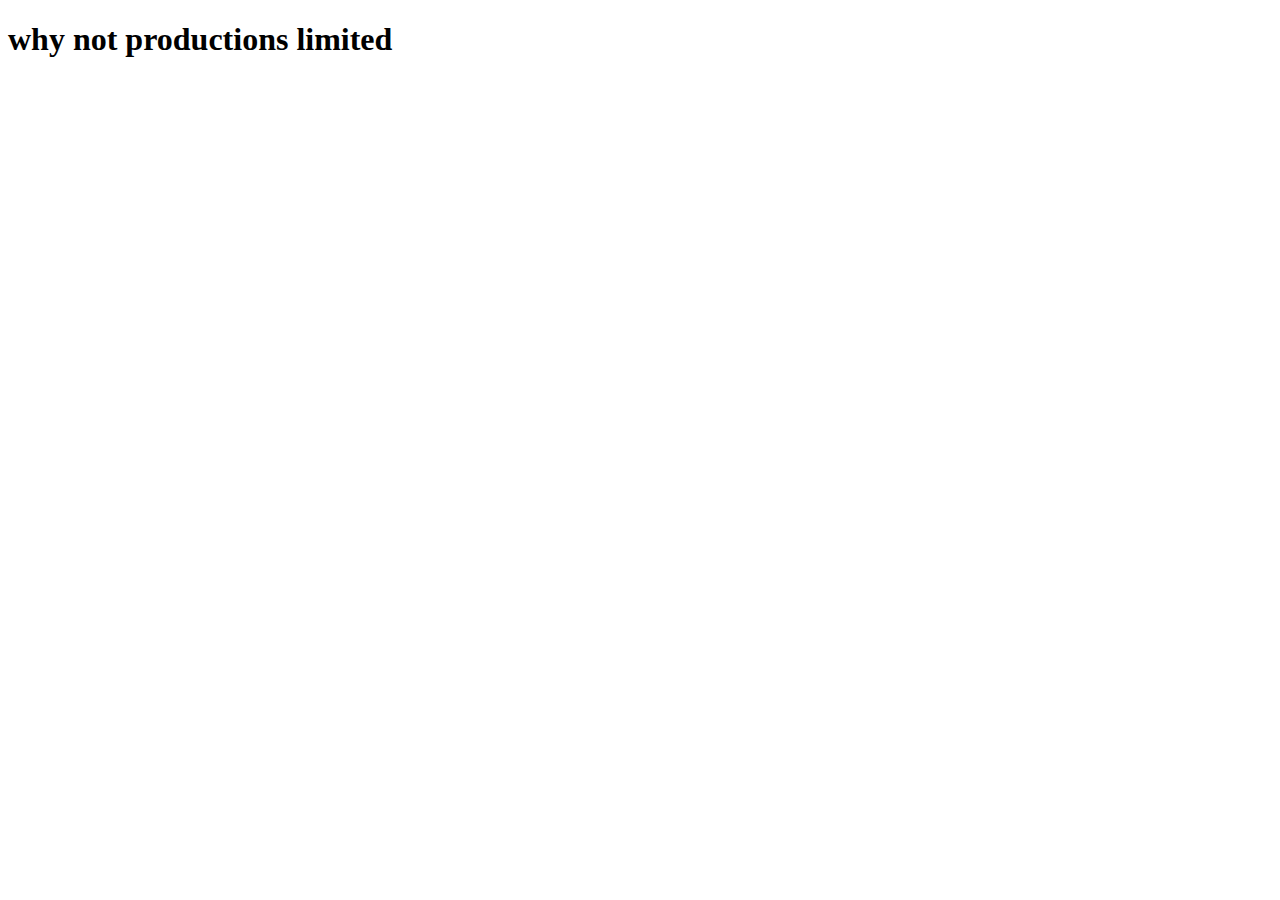
==== index.html @ 5cec6db2 "index -1" ====
<!DOCTYPE html>
<html lang="en">
  <head>
    <meta http-equiv="Content-Type" content="text/html; charset=utf-8"/>
    <meta name="google-site-verification" content="KJtjH38U-7q4CjX0s1KAz7D_HXr3tuydrcYXARb4IiM" />
    </head>
    <body>
    <h1>why not productions limited</h1>
    </body>
    </html>
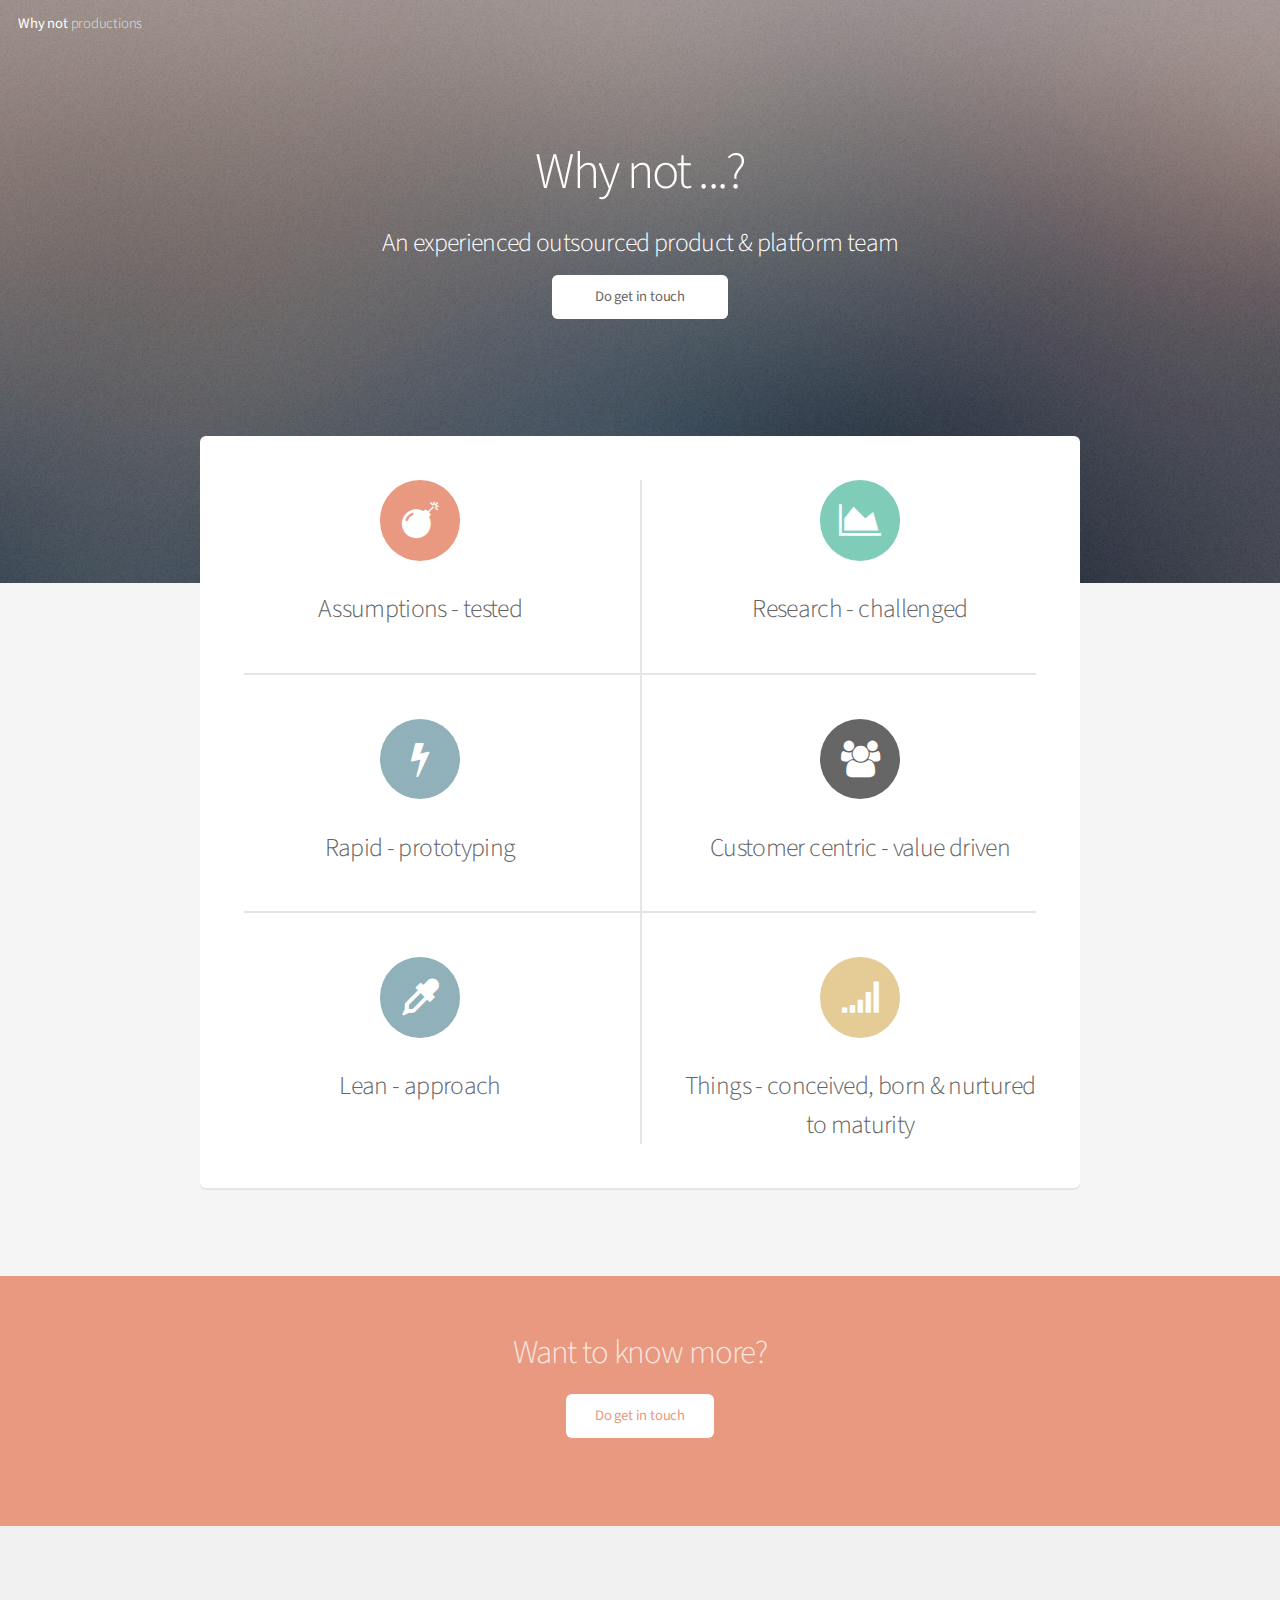
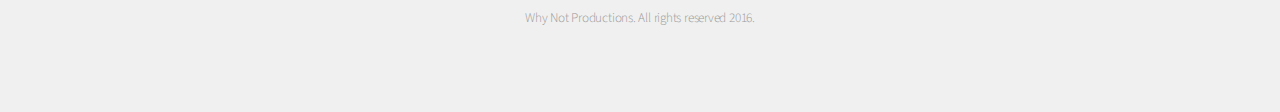
==== commit e05f83ee: "New site" ====
--- a/index.html
+++ b/index.html
@@ -1,10 +1,185 @@
-<!DOCTYPE html>
-<html lang="en">
-  <head>
-    <meta http-equiv="Content-Type" content="text/html; charset=utf-8"/>
-    <meta name="google-site-verification" content="KJtjH38U-7q4CjX0s1KAz7D_HXr3tuydrcYXARb4IiM" />
-    </head>
-    <body>
-    <h1>why not productions limited</h1>
-    </body>
-    </html>
+<!DOCTYPE HTML>
+<!--
+	Alpha by HTML5 UP
+	html5up.net | @ajlkn
+	Free for personal and commercial use under the CCA 3.0 license (html5up.net/license)
+-->
+<html>
+	<head>
+		<title>why not productions limited</title>
+		<meta charset="utf-8" />
+		<meta name="viewport" content="width=device-width, initial-scale=1" />
+		<!--[if lte IE 8]><script src="assets/js/ie/html5shiv.js"></script><![endif]-->
+		<link rel="stylesheet" href="assets/css/main.css" />
+		<!--[if lte IE 8]><link rel="stylesheet" href="assets/css/ie8.css" /><![endif]-->
+	</head>
+	<body class="landing">
+
+		<div id="page-wrapper">
+
+			<!-- Header -->
+				<header id="header" class="alt">
+					<h1><a href="index.html">Why not</a> productions</h1>
+				<!--	<nav id="nav">
+						<ul>
+							<li><a href="index.html">Home</a></li>
+							<li>
+								<a href="#" class="icon fa-angle-down">Layouts</a>
+								<ul>
+									<li><a href="generic.html">Generic</a></li>
+									<li><a href="contact.html">Contact</a></li>
+									<li><a href="elements.html">Elements</a></li>
+									<li>
+										<a href="#">Submenu</a>
+										<ul>
+											<li><a href="#">Option One</a></li>
+											<li><a href="#">Option Two</a></li>
+											<li><a href="#">Option Three</a></li>
+											<li><a href="#">Option Four</a></li>
+										</ul>
+									</li>
+								</ul>
+							</li>
+							<li><a href="#" class="button">Sign Up</a></li>
+						</ul>
+					</nav> -->
+				</header>
+
+			<!-- Banner -->
+				<section id="banner">
+					<h2>Why not ...?</h2>
+					<h3>An experienced outsourced product &amp; platform team</h3>
+					<ul class="actions">
+						<li><a href="contact.html" class="button special">Do get in touch</a></li>
+					<!--	<li><a href="#" class="button">Find out more</a></li> -->
+					</ul>
+				</section>
+
+			<!-- Main -->
+				<section id="main" class="container">
+
+			<!-- 			<section class="box special">
+						<header class="major">
+							<h2>out sourced product, platform and
+							<br />
+						 service management and a few other bits n bobs to boot</h2>
+
+						</header>
+						<span class="image featured"><img src="images/pic01.jpg" alt="" /></span>
+					</section>
+-->
+					<section class="box special features">
+						<div class="features-row">
+							<section>
+								<span class="icon major fa-bomb accent2"></span>
+								<h3>Assumptions - tested</h3>
+							</section>
+							<section>
+								<span class="icon major fa-area-chart accent3"></span>
+								<h3>Research - challenged</h3>
+							</section>
+						</div>
+						<div class="features-row">
+							<section>
+								<span class="icon major fa-flash accent4"></span>
+								<h3>Rapid - prototyping</h3>
+							</section>
+							<section>
+								<span class="icon major fa-users accent1"></span>
+								<h3>Customer centric  - value driven </h3>
+							</section>
+						</div>
+						<div class="features-row">
+							<section>
+								<span class="icon major fa-eyedropper accent4"></span>
+								<h3>Lean -  approach</h3>
+							</section>
+							<section>
+								<span class="icon major fa-signal accent5"></span>
+								<h3>Things - conceived, born &amp; nurtured to maturity</h3>
+							</section>
+						</div>
+
+					</section>
+
+					<div class="row">
+		<!--				<div class="6u 12u(narrower)">
+
+							<section class="box special">
+								<span class="image featured"><img src="images/pic02.jpg" alt="" /></span>
+								<h3>Sed lorem adipiscing</h3>
+								<p>Integer volutpat ante et accumsan commophasellus sed aliquam feugiat lorem aliquet ut enim rutrum phasellus iaculis accumsan dolore magna aliquam veroeros.</p>
+								<ul class="actions">
+									<li><a href="#" class="button alt">Learn More</a></li>
+								</ul>
+							</section>
+
+						</div>
+						<div class="6u 12u(narrower)">
+
+							<section class="box special">
+								<span class="image featured"><img src="images/pic03.jpg" alt="" /></span>
+								<h3>Accumsan integer</h3>
+								<p>Integer volutpat ante et accumsan commophasellus sed aliquam feugiat lorem aliquet ut enim rutrum phasellus iaculis accumsan dolore magna aliquam veroeros.</p>
+								<ul class="actions">
+									<li><a href="#" class="button alt">Learn More</a></li>
+								</ul>
+							</section>
+
+
+
+						</div>,k;
+
+					</div> -->
+
+				</section>
+
+			<!-- CTA -->
+				<section id="cta">
+
+					<h2>Want to know more?</h2>
+
+					<ul class="actions">
+						<li><a href="contact.html" class="button">Do get in touch</a></li>
+					<!--	<li><a href="#" class="button">Find out more</a></li> -->
+					</ul>
+
+				</section>
+
+			<!-- Footer -->
+				<footer id="footer">
+		<!--			<ul class="icons">
+						<li><a href="#" class="icon fa-twitter"><span class="label">Twitter</span></a></li>
+						<li><a href="#" class="icon fa-facebook"><span class="label">Facebook</span></a></li>
+						<li><a href="#" class="icon fa-instagram"><span class="label">Instagram</span></a></li>
+						<li><a href="#" class="icon fa-github"><span class="label">Github</span></a></li>
+						<li><a href="#" class="icon fa-dribbble"><span class="label">Dribbble</span></a></li>
+						<li><a href="#" class="icon fa-google-plus"><span class="label">Google+</span></a></li>
+					</ul> -->
+					<ul class="copyright">
+						<li>Why Not Productions. All rights reserved 2016.</li>
+					</ul>
+				</footer>
+
+		</div>
+
+		<!-- Scripts -->
+			<script src="assets/js/jquery.min.js"></script>
+			<script src="assets/js/jquery.dropotron.min.js"></script>
+			<script src="assets/js/jquery.scrollgress.min.js"></script>
+			<script src="assets/js/skel.min.js"></script>
+			<script src="assets/js/util.js"></script>
+			<!--[if lte IE 8]><script src="assets/js/ie/respond.min.js"></script><![endif]-->
+			<script src="assets/js/main.js"></script>
+			<script>
+			  (function(i,s,o,g,r,a,m){i['GoogleAnalyticsObject']=r;i[r]=i[r]||function(){
+			  (i[r].q=i[r].q||[]).push(arguments)},i[r].l=1*new Date();a=s.createElement(o),
+			  m=s.getElementsByTagName(o)[0];a.async=1;a.src=g;m.parentNode.insertBefore(a,m)
+			  })(window,document,'script','https://www.google-analytics.com/analytics.js','ga');
+
+			  ga('create', 'UA-88369406-1', 'auto');
+			  ga('send', 'pageview');
+
+			</script>
+	</body>
+</html>
--- a/assets/css/main.css
+++ b/assets/css/main.css
@@ -0,0 +1,3761 @@
+@import url("font-awesome.min.css");
+@import url("https://fonts.googleapis.com/css?family=Source+Sans+Pro:300,400,300italic,400italic");
+
+/*
+	Alpha by HTML5 UP
+	html5up.net | @ajlkn
+	Free for personal and commercial use under the CCA 3.0 license (html5up.net/license)
+*/
+
+/* Reset */
+
+	html, body, div, span, applet, object, iframe, h1, h2, h3, h4, h5, h6, p, blockquote, pre, a, abbr, acronym, address, big, cite, code, del, dfn, em, img, ins, kbd, q, s, samp, small, strike, strong, sub, sup, tt, var, b, u, i, center, dl, dt, dd, ol, ul, li, fieldset, form, label, legend, table, caption, tbody, tfoot, thead, tr, th, td, article, aside, canvas, details, embed, figure, figcaption, footer, header, hgroup, menu, nav, output, ruby, section, summary, time, mark, audio, video {
+		margin: 0;
+		padding: 0;
+		border: 0;
+		font-size: 100%;
+		font: inherit;
+		vertical-align: baseline;
+	}
+
+	article, aside, details, figcaption, figure, footer, header, hgroup, menu, nav, section {
+		display: block;
+	}
+
+	body {
+		line-height: 1;
+	}
+
+	ol, ul {
+		list-style: none;
+	}
+
+	blockquote, q {
+		quotes: none;
+	}
+
+	blockquote:before, blockquote:after, q:before, q:after {
+		content: '';
+		content: none;
+	}
+
+	table {
+		border-collapse: collapse;
+		border-spacing: 0;
+	}
+
+	body {
+		-webkit-text-size-adjust: none;
+	}
+
+/* Box Model */
+
+	*, *:before, *:after {
+		-moz-box-sizing: border-box;
+		-webkit-box-sizing: border-box;
+		box-sizing: border-box;
+	}
+
+/* Containers */
+
+	.container {
+		margin-left: auto;
+		margin-right: auto;
+	}
+
+	.container.\31 25\25 {
+		width: 100%;
+		max-width: 75em;
+		min-width: 60em;
+	}
+
+	.container.\37 5\25 {
+		width: 45em;
+	}
+
+	.container.\35 0\25 {
+		width: 30em;
+	}
+
+	.container.\32 5\25 {
+		width: 15em;
+	}
+
+	.container {
+		width: 60em;
+	}
+
+	@media screen and (max-width: 1680px) {
+
+		.container.\31 25\25 {
+			width: 100%;
+			max-width: 75em;
+			min-width: 60em;
+		}
+
+		.container.\37 5\25 {
+			width: 45em;
+		}
+
+		.container.\35 0\25 {
+			width: 30em;
+		}
+
+		.container.\32 5\25 {
+			width: 15em;
+		}
+
+		.container {
+			width: 60em;
+		}
+
+	}
+
+	@media screen and (max-width: 1280px) {
+
+		.container.\31 25\25 {
+			width: 100%;
+			max-width: 75em;
+			min-width: 60em;
+		}
+
+		.container.\37 5\25 {
+			width: 45em;
+		}
+
+		.container.\35 0\25 {
+			width: 30em;
+		}
+
+		.container.\32 5\25 {
+			width: 15em;
+		}
+
+		.container {
+			width: 60em;
+		}
+
+	}
+
+	@media screen and (max-width: 980px) {
+
+		.container.\31 25\25 {
+			width: 100%;
+			max-width: 112.5%;
+			min-width: 90%;
+		}
+
+		.container.\37 5\25 {
+			width: 67.5%;
+		}
+
+		.container.\35 0\25 {
+			width: 45%;
+		}
+
+		.container.\32 5\25 {
+			width: 22.5%;
+		}
+
+		.container {
+			width: 90%;
+		}
+
+	}
+
+	@media screen and (max-width: 840px) {
+
+		.container.\31 25\25 {
+			width: 100%;
+			max-width: 112.5%;
+			min-width: 90%;
+		}
+
+		.container.\37 5\25 {
+			width: 67.5%;
+		}
+
+		.container.\35 0\25 {
+			width: 45%;
+		}
+
+		.container.\32 5\25 {
+			width: 22.5%;
+		}
+
+		.container {
+			width: 90% !important;
+		}
+
+	}
+
+	@media screen and (max-width: 736px) {
+
+		.container.\31 25\25 {
+			width: 100%;
+			max-width: 125%;
+			min-width: 100%;
+		}
+
+		.container.\37 5\25 {
+			width: 75%;
+		}
+
+		.container.\35 0\25 {
+			width: 50%;
+		}
+
+		.container.\32 5\25 {
+			width: 25%;
+		}
+
+		.container {
+			width: 100% !important;
+		}
+
+	}
+
+	@media screen and (max-width: 480px) {
+
+		.container.\31 25\25 {
+			width: 100%;
+			max-width: 125%;
+			min-width: 100%;
+		}
+
+		.container.\37 5\25 {
+			width: 75%;
+		}
+
+		.container.\35 0\25 {
+			width: 50%;
+		}
+
+		.container.\32 5\25 {
+			width: 25%;
+		}
+
+		.container {
+			width: 100% !important;
+		}
+
+	}
+
+/* Grid */
+
+	.row {
+		border-bottom: solid 1px transparent;
+		-moz-box-sizing: border-box;
+		-webkit-box-sizing: border-box;
+		box-sizing: border-box;
+	}
+
+	.row > * {
+		float: left;
+		-moz-box-sizing: border-box;
+		-webkit-box-sizing: border-box;
+		box-sizing: border-box;
+	}
+
+	.row:after, .row:before {
+		content: '';
+		display: block;
+		clear: both;
+		height: 0;
+	}
+
+	.row.uniform > * > :first-child {
+		margin-top: 0;
+	}
+
+	.row.uniform > * > :last-child {
+		margin-bottom: 0;
+	}
+
+	.row.\30 \25 > * {
+		padding: 0 0 0 0em;
+	}
+
+	.row.\30 \25 {
+		margin: 0 0 -1px 0em;
+	}
+
+	.row.uniform.\30 \25 > * {
+		padding: 0em 0 0 0em;
+	}
+
+	.row.uniform.\30 \25 {
+		margin: 0em 0 -1px 0em;
+	}
+
+	.row > * {
+		padding: 0 0 0 2em;
+	}
+
+	.row {
+		margin: 0 0 -1px -2em;
+	}
+
+	.row.uniform > * {
+		padding: 2em 0 0 2em;
+	}
+
+	.row.uniform {
+		margin: -2em 0 -1px -2em;
+	}
+
+	.row.\32 00\25 > * {
+		padding: 0 0 0 4em;
+	}
+
+	.row.\32 00\25 {
+		margin: 0 0 -1px -4em;
+	}
+
+	.row.uniform.\32 00\25 > * {
+		padding: 4em 0 0 4em;
+	}
+
+	.row.uniform.\32 00\25 {
+		margin: -4em 0 -1px -4em;
+	}
+
+	.row.\31 50\25 > * {
+		padding: 0 0 0 3em;
+	}
+
+	.row.\31 50\25 {
+		margin: 0 0 -1px -3em;
+	}
+
+	.row.uniform.\31 50\25 > * {
+		padding: 3em 0 0 3em;
+	}
+
+	.row.uniform.\31 50\25 {
+		margin: -3em 0 -1px -3em;
+	}
+
+	.row.\35 0\25 > * {
+		padding: 0 0 0 1em;
+	}
+
+	.row.\35 0\25 {
+		margin: 0 0 -1px -1em;
+	}
+
+	.row.uniform.\35 0\25 > * {
+		padding: 1em 0 0 1em;
+	}
+
+	.row.uniform.\35 0\25 {
+		margin: -1em 0 -1px -1em;
+	}
+
+	.row.\32 5\25 > * {
+		padding: 0 0 0 0.5em;
+	}
+
+	.row.\32 5\25 {
+		margin: 0 0 -1px -0.5em;
+	}
+
+	.row.uniform.\32 5\25 > * {
+		padding: 0.5em 0 0 0.5em;
+	}
+
+	.row.uniform.\32 5\25 {
+		margin: -0.5em 0 -1px -0.5em;
+	}
+
+	.\31 2u, .\31 2u\24 {
+		width: 100%;
+		clear: none;
+		margin-left: 0;
+	}
+
+	.\31 1u, .\31 1u\24 {
+		width: 91.6666666667%;
+		clear: none;
+		margin-left: 0;
+	}
+
+	.\31 0u, .\31 0u\24 {
+		width: 83.3333333333%;
+		clear: none;
+		margin-left: 0;
+	}
+
+	.\39 u, .\39 u\24 {
+		width: 75%;
+		clear: none;
+		margin-left: 0;
+	}
+
+	.\38 u, .\38 u\24 {
+		width: 66.6666666667%;
+		clear: none;
+		margin-left: 0;
+	}
+
+	.\37 u, .\37 u\24 {
+		width: 58.3333333333%;
+		clear: none;
+		margin-left: 0;
+	}
+
+	.\36 u, .\36 u\24 {
+		width: 50%;
+		clear: none;
+		margin-left: 0;
+	}
+
+	.\35 u, .\35 u\24 {
+		width: 41.6666666667%;
+		clear: none;
+		margin-left: 0;
+	}
+
+	.\34 u, .\34 u\24 {
+		width: 33.3333333333%;
+		clear: none;
+		margin-left: 0;
+	}
+
+	.\33 u, .\33 u\24 {
+		width: 25%;
+		clear: none;
+		margin-left: 0;
+	}
+
+	.\32 u, .\32 u\24 {
+		width: 16.6666666667%;
+		clear: none;
+		margin-left: 0;
+	}
+
+	.\31 u, .\31 u\24 {
+		width: 8.3333333333%;
+		clear: none;
+		margin-left: 0;
+	}
+
+	.\31 2u\24 + *,
+	.\31 1u\24 + *,
+	.\31 0u\24 + *,
+	.\39 u\24 + *,
+	.\38 u\24 + *,
+	.\37 u\24 + *,
+	.\36 u\24 + *,
+	.\35 u\24 + *,
+	.\34 u\24 + *,
+	.\33 u\24 + *,
+	.\32 u\24 + *,
+	.\31 u\24 + * {
+		clear: left;
+	}
+
+	.\-11u {
+		margin-left: 91.66667%;
+	}
+
+	.\-10u {
+		margin-left: 83.33333%;
+	}
+
+	.\-9u {
+		margin-left: 75%;
+	}
+
+	.\-8u {
+		margin-left: 66.66667%;
+	}
+
+	.\-7u {
+		margin-left: 58.33333%;
+	}
+
+	.\-6u {
+		margin-left: 50%;
+	}
+
+	.\-5u {
+		margin-left: 41.66667%;
+	}
+
+	.\-4u {
+		margin-left: 33.33333%;
+	}
+
+	.\-3u {
+		margin-left: 25%;
+	}
+
+	.\-2u {
+		margin-left: 16.66667%;
+	}
+
+	.\-1u {
+		margin-left: 8.33333%;
+	}
+
+	@media screen and (max-width: 1680px) {
+
+		.row > * {
+			padding: 0 0 0 2em;
+		}
+
+		.row {
+			margin: 0 0 -1px -2em;
+		}
+
+		.row.uniform > * {
+			padding: 2em 0 0 2em;
+		}
+
+		.row.uniform {
+			margin: -2em 0 -1px -2em;
+		}
+
+		.row.\32 00\25 > * {
+			padding: 0 0 0 4em;
+		}
+
+		.row.\32 00\25 {
+			margin: 0 0 -1px -4em;
+		}
+
+		.row.uniform.\32 00\25 > * {
+			padding: 4em 0 0 4em;
+		}
+
+		.row.uniform.\32 00\25 {
+			margin: -4em 0 -1px -4em;
+		}
+
+		.row.\31 50\25 > * {
+			padding: 0 0 0 3em;
+		}
+
+		.row.\31 50\25 {
+			margin: 0 0 -1px -3em;
+		}
+
+		.row.uniform.\31 50\25 > * {
+			padding: 3em 0 0 3em;
+		}
+
+		.row.uniform.\31 50\25 {
+			margin: -3em 0 -1px -3em;
+		}
+
+		.row.\35 0\25 > * {
+			padding: 0 0 0 1em;
+		}
+
+		.row.\35 0\25 {
+			margin: 0 0 -1px -1em;
+		}
+
+		.row.uniform.\35 0\25 > * {
+			padding: 1em 0 0 1em;
+		}
+
+		.row.uniform.\35 0\25 {
+			margin: -1em 0 -1px -1em;
+		}
+
+		.row.\32 5\25 > * {
+			padding: 0 0 0 0.5em;
+		}
+
+		.row.\32 5\25 {
+			margin: 0 0 -1px -0.5em;
+		}
+
+		.row.uniform.\32 5\25 > * {
+			padding: 0.5em 0 0 0.5em;
+		}
+
+		.row.uniform.\32 5\25 {
+			margin: -0.5em 0 -1px -0.5em;
+		}
+
+		.\31 2u\28wide\29, .\31 2u\24\28wide\29 {
+			width: 100%;
+			clear: none;
+			margin-left: 0;
+		}
+
+		.\31 1u\28wide\29, .\31 1u\24\28wide\29 {
+			width: 91.6666666667%;
+			clear: none;
+			margin-left: 0;
+		}
+
+		.\31 0u\28wide\29, .\31 0u\24\28wide\29 {
+			width: 83.3333333333%;
+			clear: none;
+			margin-left: 0;
+		}
+
+		.\39 u\28wide\29, .\39 u\24\28wide\29 {
+			width: 75%;
+			clear: none;
+			margin-left: 0;
+		}
+
+		.\38 u\28wide\29, .\38 u\24\28wide\29 {
+			width: 66.6666666667%;
+			clear: none;
+			margin-left: 0;
+		}
+
+		.\37 u\28wide\29, .\37 u\24\28wide\29 {
+			width: 58.3333333333%;
+			clear: none;
+			margin-left: 0;
+		}
+
+		.\36 u\28wide\29, .\36 u\24\28wide\29 {
+			width: 50%;
+			clear: none;
+			margin-left: 0;
+		}
+
+		.\35 u\28wide\29, .\35 u\24\28wide\29 {
+			width: 41.6666666667%;
+			clear: none;
+			margin-left: 0;
+		}
+
+		.\34 u\28wide\29, .\34 u\24\28wide\29 {
+			width: 33.3333333333%;
+			clear: none;
+			margin-left: 0;
+		}
+
+		.\33 u\28wide\29, .\33 u\24\28wide\29 {
+			width: 25%;
+			clear: none;
+			margin-left: 0;
+		}
+
+		.\32 u\28wide\29, .\32 u\24\28wide\29 {
+			width: 16.6666666667%;
+			clear: none;
+			margin-left: 0;
+		}
+
+		.\31 u\28wide\29, .\31 u\24\28wide\29 {
+			width: 8.3333333333%;
+			clear: none;
+			margin-left: 0;
+		}
+
+		.\31 2u\24\28wide\29 + *,
+		.\31 1u\24\28wide\29 + *,
+		.\31 0u\24\28wide\29 + *,
+		.\39 u\24\28wide\29 + *,
+		.\38 u\24\28wide\29 + *,
+		.\37 u\24\28wide\29 + *,
+		.\36 u\24\28wide\29 + *,
+		.\35 u\24\28wide\29 + *,
+		.\34 u\24\28wide\29 + *,
+		.\33 u\24\28wide\29 + *,
+		.\32 u\24\28wide\29 + *,
+		.\31 u\24\28wide\29 + * {
+			clear: left;
+		}
+
+		.\-11u\28wide\29 {
+			margin-left: 91.66667%;
+		}
+
+		.\-10u\28wide\29 {
+			margin-left: 83.33333%;
+		}
+
+		.\-9u\28wide\29 {
+			margin-left: 75%;
+		}
+
+		.\-8u\28wide\29 {
+			margin-left: 66.66667%;
+		}
+
+		.\-7u\28wide\29 {
+			margin-left: 58.33333%;
+		}
+
+		.\-6u\28wide\29 {
+			margin-left: 50%;
+		}
+
+		.\-5u\28wide\29 {
+			margin-left: 41.66667%;
+		}
+
+		.\-4u\28wide\29 {
+			margin-left: 33.33333%;
+		}
+
+		.\-3u\28wide\29 {
+			margin-left: 25%;
+		}
+
+		.\-2u\28wide\29 {
+			margin-left: 16.66667%;
+		}
+
+		.\-1u\28wide\29 {
+			margin-left: 8.33333%;
+		}
+
+	}
+
+	@media screen and (max-width: 1280px) {
+
+		.row > * {
+			padding: 0 0 0 2em;
+		}
+
+		.row {
+			margin: 0 0 -1px -2em;
+		}
+
+		.row.uniform > * {
+			padding: 2em 0 0 2em;
+		}
+
+		.row.uniform {
+			margin: -2em 0 -1px -2em;
+		}
+
+		.row.\32 00\25 > * {
+			padding: 0 0 0 4em;
+		}
+
+		.row.\32 00\25 {
+			margin: 0 0 -1px -4em;
+		}
+
+		.row.uniform.\32 00\25 > * {
+			padding: 4em 0 0 4em;
+		}
+
+		.row.uniform.\32 00\25 {
+			margin: -4em 0 -1px -4em;
+		}
+
+		.row.\31 50\25 > * {
+			padding: 0 0 0 3em;
+		}
+
+		.row.\31 50\25 {
+			margin: 0 0 -1px -3em;
+		}
+
+		.row.uniform.\31 50\25 > * {
+			padding: 3em 0 0 3em;
+		}
+
+		.row.uniform.\31 50\25 {
+			margin: -3em 0 -1px -3em;
+		}
+
+		.row.\35 0\25 > * {
+			padding: 0 0 0 1em;
+		}
+
+		.row.\35 0\25 {
+			margin: 0 0 -1px -1em;
+		}
+
+		.row.uniform.\35 0\25 > * {
+			padding: 1em 0 0 1em;
+		}
+
+		.row.uniform.\35 0\25 {
+			margin: -1em 0 -1px -1em;
+		}
+
+		.row.\32 5\25 > * {
+			padding: 0 0 0 0.5em;
+		}
+
+		.row.\32 5\25 {
+			margin: 0 0 -1px -0.5em;
+		}
+
+		.row.uniform.\32 5\25 > * {
+			padding: 0.5em 0 0 0.5em;
+		}
+
+		.row.uniform.\32 5\25 {
+			margin: -0.5em 0 -1px -0.5em;
+		}
+
+		.\31 2u\28normal\29, .\31 2u\24\28normal\29 {
+			width: 100%;
+			clear: none;
+			margin-left: 0;
+		}
+
+		.\31 1u\28normal\29, .\31 1u\24\28normal\29 {
+			width: 91.6666666667%;
+			clear: none;
+			margin-left: 0;
+		}
+
+		.\31 0u\28normal\29, .\31 0u\24\28normal\29 {
+			width: 83.3333333333%;
+			clear: none;
+			margin-left: 0;
+		}
+
+		.\39 u\28normal\29, .\39 u\24\28normal\29 {
+			width: 75%;
+			clear: none;
+			margin-left: 0;
+		}
+
+		.\38 u\28normal\29, .\38 u\24\28normal\29 {
+			width: 66.6666666667%;
+			clear: none;
+			margin-left: 0;
+		}
+
+		.\37 u\28normal\29, .\37 u\24\28normal\29 {
+			width: 58.3333333333%;
+			clear: none;
+			margin-left: 0;
+		}
+
+		.\36 u\28normal\29, .\36 u\24\28normal\29 {
+			width: 50%;
+			clear: none;
+			margin-left: 0;
+		}
+
+		.\35 u\28normal\29, .\35 u\24\28normal\29 {
+			width: 41.6666666667%;
+			clear: none;
+			margin-left: 0;
+		}
+
+		.\34 u\28normal\29, .\34 u\24\28normal\29 {
+			width: 33.3333333333%;
+			clear: none;
+			margin-left: 0;
+		}
+
+		.\33 u\28normal\29, .\33 u\24\28normal\29 {
+			width: 25%;
+			clear: none;
+			margin-left: 0;
+		}
+
+		.\32 u\28normal\29, .\32 u\24\28normal\29 {
+			width: 16.6666666667%;
+			clear: none;
+			margin-left: 0;
+		}
+
+		.\31 u\28normal\29, .\31 u\24\28normal\29 {
+			width: 8.3333333333%;
+			clear: none;
+			margin-left: 0;
+		}
+
+		.\31 2u\24\28normal\29 + *,
+		.\31 1u\24\28normal\29 + *,
+		.\31 0u\24\28normal\29 + *,
+		.\39 u\24\28normal\29 + *,
+		.\38 u\24\28normal\29 + *,
+		.\37 u\24\28normal\29 + *,
+		.\36 u\24\28normal\29 + *,
+		.\35 u\24\28normal\29 + *,
+		.\34 u\24\28normal\29 + *,
+		.\33 u\24\28normal\29 + *,
+		.\32 u\24\28normal\29 + *,
+		.\31 u\24\28normal\29 + * {
+			clear: left;
+		}
+
+		.\-11u\28normal\29 {
+			margin-left: 91.66667%;
+		}
+
+		.\-10u\28normal\29 {
+			margin-left: 83.33333%;
+		}
+
+		.\-9u\28normal\29 {
+			margin-left: 75%;
+		}
+
+		.\-8u\28normal\29 {
+			margin-left: 66.66667%;
+		}
+
+		.\-7u\28normal\29 {
+			margin-left: 58.33333%;
+		}
+
+		.\-6u\28normal\29 {
+			margin-left: 50%;
+		}
+
+		.\-5u\28normal\29 {
+			margin-left: 41.66667%;
+		}
+
+		.\-4u\28normal\29 {
+			margin-left: 33.33333%;
+		}
+
+		.\-3u\28normal\29 {
+			margin-left: 25%;
+		}
+
+		.\-2u\28normal\29 {
+			margin-left: 16.66667%;
+		}
+
+		.\-1u\28normal\29 {
+			margin-left: 8.33333%;
+		}
+
+	}
+
+	@media screen and (max-width: 980px) {
+
+		.row > * {
+			padding: 0 0 0 2em;
+		}
+
+		.row {
+			margin: 0 0 -1px -2em;
+		}
+
+		.row.uniform > * {
+			padding: 2em 0 0 2em;
+		}
+
+		.row.uniform {
+			margin: -2em 0 -1px -2em;
+		}
+
+		.row.\32 00\25 > * {
+			padding: 0 0 0 4em;
+		}
+
+		.row.\32 00\25 {
+			margin: 0 0 -1px -4em;
+		}
+
+		.row.uniform.\32 00\25 > * {
+			padding: 4em 0 0 4em;
+		}
+
+		.row.uniform.\32 00\25 {
+			margin: -4em 0 -1px -4em;
+		}
+
+		.row.\31 50\25 > * {
+			padding: 0 0 0 3em;
+		}
+
+		.row.\31 50\25 {
+			margin: 0 0 -1px -3em;
+		}
+
+		.row.uniform.\31 50\25 > * {
+			padding: 3em 0 0 3em;
+		}
+
+		.row.uniform.\31 50\25 {
+			margin: -3em 0 -1px -3em;
+		}
+
+		.row.\35 0\25 > * {
+			padding: 0 0 0 1em;
+		}
+
+		.row.\35 0\25 {
+			margin: 0 0 -1px -1em;
+		}
+
+		.row.uniform.\35 0\25 > * {
+			padding: 1em 0 0 1em;
+		}
+
+		.row.uniform.\35 0\25 {
+			margin: -1em 0 -1px -1em;
+		}
+
+		.row.\32 5\25 > * {
+			padding: 0 0 0 0.5em;
+		}
+
+		.row.\32 5\25 {
+			margin: 0 0 -1px -0.5em;
+		}
+
+		.row.uniform.\32 5\25 > * {
+			padding: 0.5em 0 0 0.5em;
+		}
+
+		.row.uniform.\32 5\25 {
+			margin: -0.5em 0 -1px -0.5em;
+		}
+
+		.\31 2u\28narrow\29, .\31 2u\24\28narrow\29 {
+			width: 100%;
+			clear: none;
+			margin-left: 0;
+		}
+
+		.\31 1u\28narrow\29, .\31 1u\24\28narrow\29 {
+			width: 91.6666666667%;
+			clear: none;
+			margin-left: 0;
+		}
+
+		.\31 0u\28narrow\29, .\31 0u\24\28narrow\29 {
+			width: 83.3333333333%;
+			clear: none;
+			margin-left: 0;
+		}
+
+		.\39 u\28narrow\29, .\39 u\24\28narrow\29 {
+			width: 75%;
+			clear: none;
+			margin-left: 0;
+		}
+
+		.\38 u\28narrow\29, .\38 u\24\28narrow\29 {
+			width: 66.6666666667%;
+			clear: none;
+			margin-left: 0;
+		}
+
+		.\37 u\28narrow\29, .\37 u\24\28narrow\29 {
+			width: 58.3333333333%;
+			clear: none;
+			margin-left: 0;
+		}
+
+		.\36 u\28narrow\29, .\36 u\24\28narrow\29 {
+			width: 50%;
+			clear: none;
+			margin-left: 0;
+		}
+
+		.\35 u\28narrow\29, .\35 u\24\28narrow\29 {
+			width: 41.6666666667%;
+			clear: none;
+			margin-left: 0;
+		}
+
+		.\34 u\28narrow\29, .\34 u\24\28narrow\29 {
+			width: 33.3333333333%;
+			clear: none;
+			margin-left: 0;
+		}
+
+		.\33 u\28narrow\29, .\33 u\24\28narrow\29 {
+			width: 25%;
+			clear: none;
+			margin-left: 0;
+		}
+
+		.\32 u\28narrow\29, .\32 u\24\28narrow\29 {
+			width: 16.6666666667%;
+			clear: none;
+			margin-left: 0;
+		}
+
+		.\31 u\28narrow\29, .\31 u\24\28narrow\29 {
+			width: 8.3333333333%;
+			clear: none;
+			margin-left: 0;
+		}
+
+		.\31 2u\24\28narrow\29 + *,
+		.\31 1u\24\28narrow\29 + *,
+		.\31 0u\24\28narrow\29 + *,
+		.\39 u\24\28narrow\29 + *,
+		.\38 u\24\28narrow\29 + *,
+		.\37 u\24\28narrow\29 + *,
+		.\36 u\24\28narrow\29 + *,
+		.\35 u\24\28narrow\29 + *,
+		.\34 u\24\28narrow\29 + *,
+		.\33 u\24\28narrow\29 + *,
+		.\32 u\24\28narrow\29 + *,
+		.\31 u\24\28narrow\29 + * {
+			clear: left;
+		}
+
+		.\-11u\28narrow\29 {
+			margin-left: 91.66667%;
+		}
+
+		.\-10u\28narrow\29 {
+			margin-left: 83.33333%;
+		}
+
+		.\-9u\28narrow\29 {
+			margin-left: 75%;
+		}
+
+		.\-8u\28narrow\29 {
+			margin-left: 66.66667%;
+		}
+
+		.\-7u\28narrow\29 {
+			margin-left: 58.33333%;
+		}
+
+		.\-6u\28narrow\29 {
+			margin-left: 50%;
+		}
+
+		.\-5u\28narrow\29 {
+			margin-left: 41.66667%;
+		}
+
+		.\-4u\28narrow\29 {
+			margin-left: 33.33333%;
+		}
+
+		.\-3u\28narrow\29 {
+			margin-left: 25%;
+		}
+
+		.\-2u\28narrow\29 {
+			margin-left: 16.66667%;
+		}
+
+		.\-1u\28narrow\29 {
+			margin-left: 8.33333%;
+		}
+
+	}
+
+	@media screen and (max-width: 840px) {
+
+		.row > * {
+			padding: 0 0 0 2em;
+		}
+
+		.row {
+			margin: 0 0 -1px -2em;
+		}
+
+		.row.uniform > * {
+			padding: 2em 0 0 2em;
+		}
+
+		.row.uniform {
+			margin: -2em 0 -1px -2em;
+		}
+
+		.row.\32 00\25 > * {
+			padding: 0 0 0 4em;
+		}
+
+		.row.\32 00\25 {
+			margin: 0 0 -1px -4em;
+		}
+
+		.row.uniform.\32 00\25 > * {
+			padding: 4em 0 0 4em;
+		}
+
+		.row.uniform.\32 00\25 {
+			margin: -4em 0 -1px -4em;
+		}
+
+		.row.\31 50\25 > * {
+			padding: 0 0 0 3em;
+		}
+
+		.row.\31 50\25 {
+			margin: 0 0 -1px -3em;
+		}
+
+		.row.uniform.\31 50\25 > * {
+			padding: 3em 0 0 3em;
+		}
+
+		.row.uniform.\31 50\25 {
+			margin: -3em 0 -1px -3em;
+		}
+
+		.row.\35 0\25 > * {
+			padding: 0 0 0 1em;
+		}
+
+		.row.\35 0\25 {
+			margin: 0 0 -1px -1em;
+		}
+
+		.row.uniform.\35 0\25 > * {
+			padding: 1em 0 0 1em;
+		}
+
+		.row.uniform.\35 0\25 {
+			margin: -1em 0 -1px -1em;
+		}
+
+		.row.\32 5\25 > * {
+			padding: 0 0 0 0.5em;
+		}
+
+		.row.\32 5\25 {
+			margin: 0 0 -1px -0.5em;
+		}
+
+		.row.uniform.\32 5\25 > * {
+			padding: 0.5em 0 0 0.5em;
+		}
+
+		.row.uniform.\32 5\25 {
+			margin: -0.5em 0 -1px -0.5em;
+		}
+
+		.\31 2u\28narrower\29, .\31 2u\24\28narrower\29 {
+			width: 100%;
+			clear: none;
+			margin-left: 0;
+		}
+
+		.\31 1u\28narrower\29, .\31 1u\24\28narrower\29 {
+			width: 91.6666666667%;
+			clear: none;
+			margin-left: 0;
+		}
+
+		.\31 0u\28narrower\29, .\31 0u\24\28narrower\29 {
+			width: 83.3333333333%;
+			clear: none;
+			margin-left: 0;
+		}
+
+		.\39 u\28narrower\29, .\39 u\24\28narrower\29 {
+			width: 75%;
+			clear: none;
+			margin-left: 0;
+		}
+
+		.\38 u\28narrower\29, .\38 u\24\28narrower\29 {
+			width: 66.6666666667%;
+			clear: none;
+			margin-left: 0;
+		}
+
+		.\37 u\28narrower\29, .\37 u\24\28narrower\29 {
+			width: 58.3333333333%;
+			clear: none;
+			margin-left: 0;
+		}
+
+		.\36 u\28narrower\29, .\36 u\24\28narrower\29 {
+			width: 50%;
+			clear: none;
+			margin-left: 0;
+		}
+
+		.\35 u\28narrower\29, .\35 u\24\28narrower\29 {
+			width: 41.6666666667%;
+			clear: none;
+			margin-left: 0;
+		}
+
+		.\34 u\28narrower\29, .\34 u\24\28narrower\29 {
+			width: 33.3333333333%;
+			clear: none;
+			margin-left: 0;
+		}
+
+		.\33 u\28narrower\29, .\33 u\24\28narrower\29 {
+			width: 25%;
+			clear: none;
+			margin-left: 0;
+		}
+
+		.\32 u\28narrower\29, .\32 u\24\28narrower\29 {
+			width: 16.6666666667%;
+			clear: none;
+			margin-left: 0;
+		}
+
+		.\31 u\28narrower\29, .\31 u\24\28narrower\29 {
+			width: 8.3333333333%;
+			clear: none;
+			margin-left: 0;
+		}
+
+		.\31 2u\24\28narrower\29 + *,
+		.\31 1u\24\28narrower\29 + *,
+		.\31 0u\24\28narrower\29 + *,
+		.\39 u\24\28narrower\29 + *,
+		.\38 u\24\28narrower\29 + *,
+		.\37 u\24\28narrower\29 + *,
+		.\36 u\24\28narrower\29 + *,
+		.\35 u\24\28narrower\29 + *,
+		.\34 u\24\28narrower\29 + *,
+		.\33 u\24\28narrower\29 + *,
+		.\32 u\24\28narrower\29 + *,
+		.\31 u\24\28narrower\29 + * {
+			clear: left;
+		}
+
+		.\-11u\28narrower\29 {
+			margin-left: 91.66667%;
+		}
+
+		.\-10u\28narrower\29 {
+			margin-left: 83.33333%;
+		}
+
+		.\-9u\28narrower\29 {
+			margin-left: 75%;
+		}
+
+		.\-8u\28narrower\29 {
+			margin-left: 66.66667%;
+		}
+
+		.\-7u\28narrower\29 {
+			margin-left: 58.33333%;
+		}
+
+		.\-6u\28narrower\29 {
+			margin-left: 50%;
+		}
+
+		.\-5u\28narrower\29 {
+			margin-left: 41.66667%;
+		}
+
+		.\-4u\28narrower\29 {
+			margin-left: 33.33333%;
+		}
+
+		.\-3u\28narrower\29 {
+			margin-left: 25%;
+		}
+
+		.\-2u\28narrower\29 {
+			margin-left: 16.66667%;
+		}
+
+		.\-1u\28narrower\29 {
+			margin-left: 8.33333%;
+		}
+
+	}
+
+	@media screen and (max-width: 736px) {
+
+		.row > * {
+			padding: 0 0 0 2em;
+		}
+
+		.row {
+			margin: 0 0 -1px -2em;
+		}
+
+		.row.uniform > * {
+			padding: 2em 0 0 2em;
+		}
+
+		.row.uniform {
+			margin: -2em 0 -1px -2em;
+		}
+
+		.row.\32 00\25 > * {
+			padding: 0 0 0 4em;
+		}
+
+		.row.\32 00\25 {
+			margin: 0 0 -1px -4em;
+		}
+
+		.row.uniform.\32 00\25 > * {
+			padding: 4em 0 0 4em;
+		}
+
+		.row.uniform.\32 00\25 {
+			margin: -4em 0 -1px -4em;
+		}
+
+		.row.\31 50\25 > * {
+			padding: 0 0 0 3em;
+		}
+
+		.row.\31 50\25 {
+			margin: 0 0 -1px -3em;
+		}
+
+		.row.uniform.\31 50\25 > * {
+			padding: 3em 0 0 3em;
+		}
+
+		.row.uniform.\31 50\25 {
+			margin: -3em 0 -1px -3em;
+		}
+
+		.row.\35 0\25 > * {
+			padding: 0 0 0 1em;
+		}
+
+		.row.\35 0\25 {
+			margin: 0 0 -1px -1em;
+		}
+
+		.row.uniform.\35 0\25 > * {
+			padding: 1em 0 0 1em;
+		}
+
+		.row.uniform.\35 0\25 {
+			margin: -1em 0 -1px -1em;
+		}
+
+		.row.\32 5\25 > * {
+			padding: 0 0 0 0.5em;
+		}
+
+		.row.\32 5\25 {
+			margin: 0 0 -1px -0.5em;
+		}
+
+		.row.uniform.\32 5\25 > * {
+			padding: 0.5em 0 0 0.5em;
+		}
+
+		.row.uniform.\32 5\25 {
+			margin: -0.5em 0 -1px -0.5em;
+		}
+
+		.\31 2u\28mobile\29, .\31 2u\24\28mobile\29 {
+			width: 100%;
+			clear: none;
+			margin-left: 0;
+		}
+
+		.\31 1u\28mobile\29, .\31 1u\24\28mobile\29 {
+			width: 91.6666666667%;
+			clear: none;
+			margin-left: 0;
+		}
+
+		.\31 0u\28mobile\29, .\31 0u\24\28mobile\29 {
+			width: 83.3333333333%;
+			clear: none;
+			margin-left: 0;
+		}
+
+		.\39 u\28mobile\29, .\39 u\24\28mobile\29 {
+			width: 75%;
+			clear: none;
+			margin-left: 0;
+		}
+
+		.\38 u\28mobile\29, .\38 u\24\28mobile\29 {
+			width: 66.6666666667%;
+			clear: none;
+			margin-left: 0;
+		}
+
+		.\37 u\28mobile\29, .\37 u\24\28mobile\29 {
+			width: 58.3333333333%;
+			clear: none;
+			margin-left: 0;
+		}
+
+		.\36 u\28mobile\29, .\36 u\24\28mobile\29 {
+			width: 50%;
+			clear: none;
+			margin-left: 0;
+		}
+
+		.\35 u\28mobile\29, .\35 u\24\28mobile\29 {
+			width: 41.6666666667%;
+			clear: none;
+			margin-left: 0;
+		}
+
+		.\34 u\28mobile\29, .\34 u\24\28mobile\29 {
+			width: 33.3333333333%;
+			clear: none;
+			margin-left: 0;
+		}
+
+		.\33 u\28mobile\29, .\33 u\24\28mobile\29 {
+			width: 25%;
+			clear: none;
+			margin-left: 0;
+		}
+
+		.\32 u\28mobile\29, .\32 u\24\28mobile\29 {
+			width: 16.6666666667%;
+			clear: none;
+			margin-left: 0;
+		}
+
+		.\31 u\28mobile\29, .\31 u\24\28mobile\29 {
+			width: 8.3333333333%;
+			clear: none;
+			margin-left: 0;
+		}
+
+		.\31 2u\24\28mobile\29 + *,
+		.\31 1u\24\28mobile\29 + *,
+		.\31 0u\24\28mobile\29 + *,
+		.\39 u\24\28mobile\29 + *,
+		.\38 u\24\28mobile\29 + *,
+		.\37 u\24\28mobile\29 + *,
+		.\36 u\24\28mobile\29 + *,
+		.\35 u\24\28mobile\29 + *,
+		.\34 u\24\28mobile\29 + *,
+		.\33 u\24\28mobile\29 + *,
+		.\32 u\24\28mobile\29 + *,
+		.\31 u\24\28mobile\29 + * {
+			clear: left;
+		}
+
+		.\-11u\28mobile\29 {
+			margin-left: 91.66667%;
+		}
+
+		.\-10u\28mobile\29 {
+			margin-left: 83.33333%;
+		}
+
+		.\-9u\28mobile\29 {
+			margin-left: 75%;
+		}
+
+		.\-8u\28mobile\29 {
+			margin-left: 66.66667%;
+		}
+
+		.\-7u\28mobile\29 {
+			margin-left: 58.33333%;
+		}
+
+		.\-6u\28mobile\29 {
+			margin-left: 50%;
+		}
+
+		.\-5u\28mobile\29 {
+			margin-left: 41.66667%;
+		}
+
+		.\-4u\28mobile\29 {
+			margin-left: 33.33333%;
+		}
+
+		.\-3u\28mobile\29 {
+			margin-left: 25%;
+		}
+
+		.\-2u\28mobile\29 {
+			margin-left: 16.66667%;
+		}
+
+		.\-1u\28mobile\29 {
+			margin-left: 8.33333%;
+		}
+
+	}
+
+	@media screen and (max-width: 480px) {
+
+		.row > * {
+			padding: 0 0 0 2em;
+		}
+
+		.row {
+			margin: 0 0 -1px -2em;
+		}
+
+		.row.uniform > * {
+			padding: 2em 0 0 2em;
+		}
+
+		.row.uniform {
+			margin: -2em 0 -1px -2em;
+		}
+
+		.row.\32 00\25 > * {
+			padding: 0 0 0 4em;
+		}
+
+		.row.\32 00\25 {
+			margin: 0 0 -1px -4em;
+		}
+
+		.row.uniform.\32 00\25 > * {
+			padding: 4em 0 0 4em;
+		}
+
+		.row.uniform.\32 00\25 {
+			margin: -4em 0 -1px -4em;
+		}
+
+		.row.\31 50\25 > * {
+			padding: 0 0 0 3em;
+		}
+
+		.row.\31 50\25 {
+			margin: 0 0 -1px -3em;
+		}
+
+		.row.uniform.\31 50\25 > * {
+			padding: 3em 0 0 3em;
+		}
+
+		.row.uniform.\31 50\25 {
+			margin: -3em 0 -1px -3em;
+		}
+
+		.row.\35 0\25 > * {
+			padding: 0 0 0 1em;
+		}
+
+		.row.\35 0\25 {
+			margin: 0 0 -1px -1em;
+		}
+
+		.row.uniform.\35 0\25 > * {
+			padding: 1em 0 0 1em;
+		}
+
+		.row.uniform.\35 0\25 {
+			margin: -1em 0 -1px -1em;
+		}
+
+		.row.\32 5\25 > * {
+			padding: 0 0 0 0.5em;
+		}
+
+		.row.\32 5\25 {
+			margin: 0 0 -1px -0.5em;
+		}
+
+		.row.uniform.\32 5\25 > * {
+			padding: 0.5em 0 0 0.5em;
+		}
+
+		.row.uniform.\32 5\25 {
+			margin: -0.5em 0 -1px -0.5em;
+		}
+
+		.\31 2u\28mobilep\29, .\31 2u\24\28mobilep\29 {
+			width: 100%;
+			clear: none;
+			margin-left: 0;
+		}
+
+		.\31 1u\28mobilep\29, .\31 1u\24\28mobilep\29 {
+			width: 91.6666666667%;
+			clear: none;
+			margin-left: 0;
+		}
+
+		.\31 0u\28mobilep\29, .\31 0u\24\28mobilep\29 {
+			width: 83.3333333333%;
+			clear: none;
+			margin-left: 0;
+		}
+
+		.\39 u\28mobilep\29, .\39 u\24\28mobilep\29 {
+			width: 75%;
+			clear: none;
+			margin-left: 0;
+		}
+
+		.\38 u\28mobilep\29, .\38 u\24\28mobilep\29 {
+			width: 66.6666666667%;
+			clear: none;
+			margin-left: 0;
+		}
+
+		.\37 u\28mobilep\29, .\37 u\24\28mobilep\29 {
+			width: 58.3333333333%;
+			clear: none;
+			margin-left: 0;
+		}
+
+		.\36 u\28mobilep\29, .\36 u\24\28mobilep\29 {
+			width: 50%;
+			clear: none;
+			margin-left: 0;
+		}
+
+		.\35 u\28mobilep\29, .\35 u\24\28mobilep\29 {
+			width: 41.6666666667%;
+			clear: none;
+			margin-left: 0;
+		}
+
+		.\34 u\28mobilep\29, .\34 u\24\28mobilep\29 {
+			width: 33.3333333333%;
+			clear: none;
+			margin-left: 0;
+		}
+
+		.\33 u\28mobilep\29, .\33 u\24\28mobilep\29 {
+			width: 25%;
+			clear: none;
+			margin-left: 0;
+		}
+
+		.\32 u\28mobilep\29, .\32 u\24\28mobilep\29 {
+			width: 16.6666666667%;
+			clear: none;
+			margin-left: 0;
+		}
+
+		.\31 u\28mobilep\29, .\31 u\24\28mobilep\29 {
+			width: 8.3333333333%;
+			clear: none;
+			margin-left: 0;
+		}
+
+		.\31 2u\24\28mobilep\29 + *,
+		.\31 1u\24\28mobilep\29 + *,
+		.\31 0u\24\28mobilep\29 + *,
+		.\39 u\24\28mobilep\29 + *,
+		.\38 u\24\28mobilep\29 + *,
+		.\37 u\24\28mobilep\29 + *,
+		.\36 u\24\28mobilep\29 + *,
+		.\35 u\24\28mobilep\29 + *,
+		.\34 u\24\28mobilep\29 + *,
+		.\33 u\24\28mobilep\29 + *,
+		.\32 u\24\28mobilep\29 + *,
+		.\31 u\24\28mobilep\29 + * {
+			clear: left;
+		}
+
+		.\-11u\28mobilep\29 {
+			margin-left: 91.66667%;
+		}
+
+		.\-10u\28mobilep\29 {
+			margin-left: 83.33333%;
+		}
+
+		.\-9u\28mobilep\29 {
+			margin-left: 75%;
+		}
+
+		.\-8u\28mobilep\29 {
+			margin-left: 66.66667%;
+		}
+
+		.\-7u\28mobilep\29 {
+			margin-left: 58.33333%;
+		}
+
+		.\-6u\28mobilep\29 {
+			margin-left: 50%;
+		}
+
+		.\-5u\28mobilep\29 {
+			margin-left: 41.66667%;
+		}
+
+		.\-4u\28mobilep\29 {
+			margin-left: 33.33333%;
+		}
+
+		.\-3u\28mobilep\29 {
+			margin-left: 25%;
+		}
+
+		.\-2u\28mobilep\29 {
+			margin-left: 16.66667%;
+		}
+
+		.\-1u\28mobilep\29 {
+			margin-left: 8.33333%;
+		}
+
+	}
+
+/* Basic */
+
+	body {
+		background: #f5f5f5;
+	}
+
+	body, input, select, textarea {
+		color: #777;
+		font-family: "Source Sans Pro", sans-serif;
+		font-size: 16pt;
+		font-weight: 300;
+		line-height: 1.65em;
+		letter-spacing: -0.015em;
+	}
+
+	a {
+		-moz-transition: color 0.2s ease-in-out, border-bottom-color 0.2s ease-in-out;
+		-webkit-transition: color 0.2s ease-in-out, border-bottom-color 0.2s ease-in-out;
+		-ms-transition: color 0.2s ease-in-out, border-bottom-color 0.2s ease-in-out;
+		transition: color 0.2s ease-in-out, border-bottom-color 0.2s ease-in-out;
+		border-bottom: dotted 1px;
+		color: #e89980;
+		text-decoration: none;
+	}
+
+		a:hover {
+			border-bottom-color: transparent;
+		}
+
+	strong, b {
+		color: #646464;
+		font-weight: 400;
+	}
+
+	em, i {
+		font-style: italic;
+	}
+
+	p {
+		margin: 0 0 2em 0;
+	}
+
+	h1, h2, h3, h4, h5, h6 {
+		color: #646464;
+		font-weight: 300;
+		line-height: 1em;
+		margin: 0 0 0.5em 0;
+	}
+
+		h1 a, h2 a, h3 a, h4 a, h5 a, h6 a {
+			color: inherit;
+			text-decoration: none;
+		}
+
+	h2 {
+		font-size: 2.25em;
+		line-height: 1.5em;
+		letter-spacing: -0.035em;
+	}
+
+	h3 {
+		font-size: 1.75em;
+		line-height: 1.5em;
+		letter-spacing: -0.025em;
+	}
+
+	h4 {
+		font-size: 1.1em;
+		line-height: 1.5em;
+		letter-spacing: 0;
+	}
+
+	h5 {
+		font-size: 0.9em;
+		line-height: 1.5em;
+		letter-spacing: 0;
+	}
+
+	h6 {
+		font-size: 0.7em;
+		line-height: 1.5em;
+		letter-spacing: 0;
+	}
+
+	sub {
+		font-size: 0.8em;
+		position: relative;
+		top: 0.5em;
+	}
+
+	sup {
+		font-size: 0.8em;
+		position: relative;
+		top: -0.5em;
+	}
+
+	hr {
+		border: 0;
+		border-bottom: solid 2px #e5e5e5;
+		margin: 2em 0;
+	}
+
+		hr.major {
+			margin: 3em 0;
+		}
+
+	blockquote {
+		border-left: solid 4px #e5e5e5;
+		font-style: italic;
+		margin: 0 0 2em 0;
+		padding: 0.5em 0 0.5em 2em;
+	}
+
+	pre {
+		-webkit-overflow-scrolling: touch;
+		background: #f8f8f8;
+		border-radius: 6px;
+		border: solid 1px #e5e5e5;
+		font-family: monospace;
+		font-size: 0.9em;
+		line-height: 1.75em;
+		margin: 0 0 2em 0;
+		overflow-x: auto;
+		padding: 1em 1.5em;
+	}
+
+	code {
+		background: #f8f8f8;
+		border-radius: 6px;
+		border: solid 1px #e5e5e5;
+		font-family: monospace;
+		font-size: 0.9em;
+		margin: 0 0.25em;
+		padding: 0.25em 0.65em;
+	}
+
+	.align-left {
+		text-align: left;
+	}
+
+	.align-center {
+		text-align: center;
+	}
+
+	.align-right {
+		text-align: right;
+	}
+
+/* Section/Article */
+
+	section.special, article.special {
+		text-align: center;
+	}
+
+	header p {
+		color: #999;
+		position: relative;
+		margin: 0 0 1.5em 0;
+		font-style: italic;
+	}
+
+	header h2 + p {
+		font-size: 1.25em;
+		margin-top: -1em;
+		line-height: 1.5em;
+	}
+
+	header h3 + p {
+		font-size: 1.1em;
+		margin-top: -0.85em;
+		line-height: 1.5em;
+	}
+
+	header h4 + p,
+	header h5 + p,
+	header h6 + p {
+		font-size: 0.8em;
+		margin-top: -0.5em;
+		line-height: 1.5em;
+	}
+
+	header.major {
+		padding: 1em 0;
+		text-align: center;
+	}
+
+		header.major h2 {
+			margin: 0;
+		}
+
+		header.major p {
+			display: inline-block;
+			border-top: solid 2px #e5e5e5;
+			color: #777;
+			margin: 1.5em 0 0 0;
+			padding: 1.5em 0 0 0;
+			font-style: normal;
+		}
+
+/* Form */
+
+	form {
+		margin: 0 0 2em 0;
+	}
+
+	label {
+		color: #646464;
+		display: block;
+		font-size: 0.9em;
+		font-weight: 300;
+		margin: 0 0 1em 0;
+	}
+
+	input[type="text"],
+	input[type="password"],
+	input[type="email"],
+	select,
+	textarea {
+		-moz-appearance: none;
+		-webkit-appearance: none;
+		-ms-appearance: none;
+		appearance: none;
+		background: #f8f8f8;
+		border-radius: 6px;
+		border: solid 1px #e5e5e5;
+		color: inherit;
+		display: block;
+		outline: 0;
+		padding: 0 1em;
+		text-decoration: none;
+		width: 100%;
+	}
+
+		input[type="text"]:invalid,
+		input[type="password"]:invalid,
+		input[type="email"]:invalid,
+		select:invalid,
+		textarea:invalid {
+			box-shadow: none;
+		}
+
+		input[type="text"]:focus,
+		input[type="password"]:focus,
+		input[type="email"]:focus,
+		select:focus,
+		textarea:focus {
+			border-color: #e89980;
+			box-shadow: 0 0 0 2px #e89980;
+		}
+
+	.select-wrapper {
+		text-decoration: none;
+		display: block;
+		position: relative;
+	}
+
+		.select-wrapper:before {
+			-moz-osx-font-smoothing: grayscale;
+			-webkit-font-smoothing: antialiased;
+			font-family: FontAwesome;
+			font-style: normal;
+			font-weight: normal;
+			text-transform: none !important;
+		}
+
+		.select-wrapper:before {
+			color: #e5e5e5;
+			content: '\f078';
+			display: block;
+			height: 3em;
+			line-height: 3em;
+			pointer-events: none;
+			position: absolute;
+			right: 0;
+			text-align: center;
+			top: 0;
+			width: 3em;
+		}
+
+		.select-wrapper select::-ms-expand {
+			display: none;
+		}
+
+	input[type="text"],
+	input[type="password"],
+	input[type="email"],
+	select {
+		height: 3em;
+	}
+
+	textarea {
+		padding: 0.75em 1em;
+	}
+
+	input[type="checkbox"],
+	input[type="radio"] {
+		-moz-appearance: none;
+		-webkit-appearance: none;
+		-ms-appearance: none;
+		appearance: none;
+		display: block;
+		float: left;
+		margin-right: -2em;
+		opacity: 0;
+		width: 1em;
+		z-index: -1;
+	}
+
+		input[type="checkbox"] + label,
+		input[type="radio"] + label {
+			text-decoration: none;
+			color: #777;
+			cursor: pointer;
+			display: inline-block;
+			font-size: 1em;
+			font-weight: 300;
+			padding-left: 2.55em;
+			padding-right: 0.75em;
+			position: relative;
+		}
+
+			input[type="checkbox"] + label:before,
+			input[type="radio"] + label:before {
+				-moz-osx-font-smoothing: grayscale;
+				-webkit-font-smoothing: antialiased;
+				font-family: FontAwesome;
+				font-style: normal;
+				font-weight: normal;
+				text-transform: none !important;
+			}
+
+			input[type="checkbox"] + label:before,
+			input[type="radio"] + label:before {
+				background: #f8f8f8;
+				border-radius: 6px;
+				border: solid 1px #e5e5e5;
+				content: '';
+				display: inline-block;
+				height: 1.8em;
+				left: 0;
+				line-height: 1.725em;
+				position: absolute;
+				text-align: center;
+				top: 0;
+				width: 1.8em;
+			}
+
+		input[type="checkbox"]:checked + label:before,
+		input[type="radio"]:checked + label:before {
+			background: #666;
+			border-color: #666;
+			color: #ffffff;
+			content: '\f00c';
+		}
+
+		input[type="checkbox"]:focus + label:before,
+		input[type="radio"]:focus + label:before {
+			border-color: #e89980;
+			box-shadow: 0 0 0 1px #e89980;
+		}
+
+	input[type="checkbox"] + label:before {
+		border-radius: 6px;
+	}
+
+	input[type="radio"] + label:before {
+		border-radius: 100%;
+	}
+
+	::-webkit-input-placeholder {
+		color: #999 !important;
+		opacity: 1.0;
+	}
+
+	:-moz-placeholder {
+		color: #999 !important;
+		opacity: 1.0;
+	}
+
+	::-moz-placeholder {
+		color: #999 !important;
+		opacity: 1.0;
+	}
+
+	:-ms-input-placeholder {
+		color: #999 !important;
+		opacity: 1.0;
+	}
+
+	.formerize-placeholder {
+		color: #999 !important;
+		opacity: 1.0;
+	}
+
+/* Box */
+
+	.box {
+		background: #fff;
+		border-radius: 6px;
+		box-shadow: 0 2px 0 0 #e5e5e5;
+		margin: 0 0 2em 0;
+		padding: 3em;
+	}
+
+		.box > :last-child {
+			margin-bottom: 0;
+		}
+
+		.box.alt {
+			background: none !important;
+			border-radius: 0 !important;
+			box-shadow: none !important;
+			margin: 0 0 2em 0;
+			padding: 0 !important;
+		}
+
+		.box.features .features-row {
+			border-top: solid 2px #e5e5e5;
+			position: relative;
+		}
+
+			.box.features .features-row:after {
+				clear: both;
+				content: '';
+				display: block;
+			}
+
+			.box.features .features-row section {
+				float: left;
+				padding: 3em;
+				width: 50%;
+			}
+
+				.box.features .features-row section :last-child {
+					margin-bottom: 0;
+				}
+
+				.box.features .features-row section:nth-child(2n) {
+					padding-right: 0;
+				}
+
+					.box.features .features-row section:nth-child(2n):before {
+						background: #e5e5e5;
+						content: '';
+						display: block;
+						height: 100%;
+						margin-left: -3em;
+						position: absolute;
+						top: 0;
+						width: 2px;
+					}
+
+				.box.features .features-row section:nth-child(2n-1) {
+					padding-left: 0;
+				}
+
+			.box.features .features-row:first-child {
+				border-top: 0;
+			}
+
+				.box.features .features-row:first-child section {
+					padding-top: 0;
+				}
+
+			.box.features .features-row:last-child {
+				padding-bottom: 0;
+			}
+
+				.box.features .features-row:last-child section {
+					padding-bottom: 0;
+				}
+
+		.box.special {
+			text-align: center;
+		}
+
+		.box .image.featured {
+			border-radius: 0;
+			display: block;
+			margin: 3em 0 3em -3em;
+			position: relative;
+			width: calc(100% + 6em);
+		}
+
+			.box .image.featured img {
+				border-radius: 0;
+				display: block;
+				width: 100%;
+			}
+
+			.box .image.featured:first-child {
+				border-radius: 6px 6px 0 0;
+				margin-bottom: 3em;
+				margin-top: -3em;
+			}
+
+				.box .image.featured:first-child img {
+					border-radius: 6px 6px 0 0;
+				}
+
+			.box .image.featured:last-child {
+				border-radius: 0 0 6px 6px;
+				margin-bottom: -3em;
+				margin-top: 3em;
+			}
+
+				.box .image.featured:last-child img {
+					border-radius: 0 0 6px 6px;
+				}
+
+/* Icon */
+
+	.icon {
+		text-decoration: none;
+		border-bottom: none;
+		position: relative;
+	}
+
+		.icon:before {
+			-moz-osx-font-smoothing: grayscale;
+			-webkit-font-smoothing: antialiased;
+			font-family: FontAwesome;
+			font-style: normal;
+			font-weight: normal;
+			text-transform: none !important;
+		}
+
+		.icon > .label {
+			display: none;
+		}
+
+		.icon.major {
+			background: #666;
+			border-radius: 100%;
+			color: #ffffff;
+			cursor: default;
+			display: inline-block;
+			height: 5.5em;
+			line-height: 5.5em;
+			margin: 0 0 2em 0;
+			width: 5.5em;
+		}
+
+			.icon.major:before {
+				font-size: 2.5em;
+			}
+
+			.icon.major.accent1 {
+				background: #666;
+				color: #ffffff;
+			}
+
+			.icon.major.accent2 {
+				background: #e89980;
+				color: #ffffff;
+			}
+
+			.icon.major.accent3 {
+				background: #7fcdb8;
+				color: #ffffff;
+			}
+
+			.icon.major.accent4 {
+				background: #90b0ba;
+				color: #ffffff;
+			}
+
+			.icon.major.accent5 {
+				background: #e5cb95;
+				color: #ffffff;
+			}
+
+/* Image */
+
+	.image {
+		border-radius: 6px;
+		border: 0;
+		display: inline-block;
+		position: relative;
+	}
+
+		.image img {
+			border-radius: 6px;
+			display: block;
+		}
+
+		.image.left {
+			float: left;
+			padding: 0 1.5em 1em 0;
+			top: 0.25em;
+		}
+
+		.image.right {
+			float: right;
+			padding: 0 0 1em 1.5em;
+			top: 0.25em;
+		}
+
+		.image.fit {
+			display: block;
+			margin: 0 0 2em 0;
+			width: 100%;
+		}
+
+			.image.fit img {
+				display: block;
+				width: 100%;
+			}
+
+/* List */
+
+	ol {
+		list-style: decimal;
+		margin: 0 0 2em 0;
+		padding-left: 1.25em;
+	}
+
+		ol li {
+			padding-left: 0.25em;
+		}
+
+	ul {
+		list-style: disc;
+		margin: 0 0 2em 0;
+		padding-left: 1em;
+	}
+
+		ul li {
+			padding-left: 0.5em;
+		}
+
+		ul.alt {
+			list-style: none;
+			padding-left: 0;
+		}
+
+			ul.alt li {
+				border-top: solid 1px #e5e5e5;
+				padding: 0.5em 0;
+			}
+
+				ul.alt li:first-child {
+					border-top: 0;
+					padding-top: 0;
+				}
+
+		ul.icons {
+			cursor: default;
+			list-style: none;
+			padding-left: 0;
+		}
+
+			ul.icons li {
+				display: inline-block;
+				padding: 0 1.25em 0 0;
+			}
+
+				ul.icons li:last-child {
+					padding-right: 0;
+				}
+
+				ul.icons li .icon {
+					color: inherit;
+				}
+
+					ul.icons li .icon:before {
+						font-size: 1.75em;
+					}
+
+		ul.actions {
+			cursor: default;
+			list-style: none;
+			padding-left: 0;
+		}
+
+			ul.actions li {
+				display: inline-block;
+				padding: 0 1em 0 0;
+				vertical-align: middle;
+			}
+
+				ul.actions li:last-child {
+					padding-right: 0;
+				}
+
+			ul.actions.small li {
+				padding: 0 0.5em 0 0;
+			}
+
+			ul.actions.vertical li {
+				display: block;
+				padding: 1em 0 0 0;
+			}
+
+				ul.actions.vertical li:first-child {
+					padding-top: 0;
+				}
+
+				ul.actions.vertical li > * {
+					margin-bottom: 0;
+				}
+
+			ul.actions.vertical.small li {
+				padding: 0.5em 0 0 0;
+			}
+
+				ul.actions.vertical.small li:first-child {
+					padding-top: 0;
+				}
+
+			ul.actions.fit {
+				display: table;
+				margin-left: -1em;
+				padding: 0;
+				table-layout: fixed;
+				width: calc(100% + 1em);
+			}
+
+				ul.actions.fit li {
+					display: table-cell;
+					padding: 0 0 0 1em;
+				}
+
+					ul.actions.fit li > * {
+						margin-bottom: 0;
+					}
+
+				ul.actions.fit.small {
+					margin-left: -0.5em;
+					width: calc(100% + 0.5em);
+				}
+
+					ul.actions.fit.small li {
+						padding: 0 0 0 0.5em;
+					}
+
+	dl {
+		margin: 0 0 2em 0;
+	}
+
+/* Table */
+
+	.table-wrapper {
+		-webkit-overflow-scrolling: touch;
+		overflow-x: auto;
+	}
+
+	table {
+		margin: 0 0 2em 0;
+		width: 100%;
+	}
+
+		table tbody tr {
+			border: solid 1px #e5e5e5;
+			border-left: 0;
+			border-right: 0;
+		}
+
+			table tbody tr:nth-child(2n + 1) {
+				background-color: #f8f8f8;
+			}
+
+		table td {
+			padding: 0.75em 0.75em;
+		}
+
+		table th {
+			color: #646464;
+			font-size: 0.9em;
+			font-weight: 300;
+			padding: 0 0.75em 0.75em 0.75em;
+			text-align: left;
+		}
+
+		table thead {
+			border-bottom: solid 2px #e5e5e5;
+		}
+
+		table tfoot {
+			border-top: solid 2px #e5e5e5;
+		}
+
+		table.alt {
+			border-collapse: separate;
+		}
+
+			table.alt tbody tr td {
+				border: solid 1px #e5e5e5;
+				border-left-width: 0;
+				border-top-width: 0;
+			}
+
+				table.alt tbody tr td:first-child {
+					border-left-width: 1px;
+				}
+
+			table.alt tbody tr:first-child td {
+				border-top-width: 1px;
+			}
+
+			table.alt thead {
+				border-bottom: 0;
+			}
+
+			table.alt tfoot {
+				border-top: 0;
+			}
+
+/* Button */
+
+	input[type="submit"],
+	input[type="reset"],
+	input[type="button"],
+	.button {
+		-moz-appearance: none;
+		-webkit-appearance: none;
+		-ms-appearance: none;
+		appearance: none;
+		-moz-transition: background-color 0.2s ease-in-out, color 0.2s ease-in-out;
+		-webkit-transition: background-color 0.2s ease-in-out, color 0.2s ease-in-out;
+		-ms-transition: background-color 0.2s ease-in-out, color 0.2s ease-in-out;
+		transition: background-color 0.2s ease-in-out, color 0.2s ease-in-out;
+		background-color: #666;
+		border-radius: 6px;
+		border: 0;
+		color: #ffffff;
+		cursor: pointer;
+		display: inline-block;
+		font-weight: 400;
+		height: 3em;
+		line-height: 3em;
+		padding: 0 2em;
+		text-align: center;
+		text-decoration: none;
+		white-space: nowrap;
+	}
+
+		input[type="submit"]:hover,
+		input[type="reset"]:hover,
+		input[type="button"]:hover,
+		.button:hover {
+			background-color: #737373;
+		}
+
+		input[type="submit"]:active,
+		input[type="reset"]:active,
+		input[type="button"]:active,
+		.button:active {
+			background-color: #595959;
+		}
+
+		input[type="submit"].icon,
+		input[type="reset"].icon,
+		input[type="button"].icon,
+		.button.icon {
+			padding-left: 1.35em;
+		}
+
+			input[type="submit"].icon:before,
+			input[type="reset"].icon:before,
+			input[type="button"].icon:before,
+			.button.icon:before {
+				margin-right: 0.5em;
+			}
+
+		input[type="submit"].fit,
+		input[type="reset"].fit,
+		input[type="button"].fit,
+		.button.fit {
+			display: block;
+			margin: 0 0 1em 0;
+			width: 100%;
+		}
+
+		input[type="submit"].small,
+		input[type="reset"].small,
+		input[type="button"].small,
+		.button.small {
+			font-size: 0.8em;
+			height: 2.7em;
+			line-height: 2.7em;
+		}
+
+		input[type="submit"].big,
+		input[type="reset"].big,
+		input[type="button"].big,
+		.button.big {
+			font-size: 1.25em;
+			height: 2.7em;
+			line-height: 2.7em;
+		}
+
+		input[type="submit"].alt,
+		input[type="reset"].alt,
+		input[type="button"].alt,
+		.button.alt {
+			background-color: transparent;
+			box-shadow: inset 0 0 0 2px #e5e5e5;
+			color: #777;
+		}
+
+			input[type="submit"].alt:hover,
+			input[type="reset"].alt:hover,
+			input[type="button"].alt:hover,
+			.button.alt:hover {
+				background-color: #f8f8f8;
+			}
+
+			input[type="submit"].alt:active,
+			input[type="reset"].alt:active,
+			input[type="button"].alt:active,
+			.button.alt:active {
+				background-color: #f0f0f0;
+			}
+
+			input[type="submit"].alt.icon:before,
+			input[type="reset"].alt.icon:before,
+			input[type="button"].alt.icon:before,
+			.button.alt.icon:before {
+				color: #999;
+			}
+
+		input[type="submit"].special,
+		input[type="reset"].special,
+		input[type="button"].special,
+		.button.special {
+			background-color: #e89980;
+			color: #ffffff !important;
+		}
+
+			input[type="submit"].special:hover,
+			input[type="reset"].special:hover,
+			input[type="button"].special:hover,
+			.button.special:hover {
+				background-color: #ecaa96;
+			}
+
+			input[type="submit"].special:active,
+			input[type="reset"].special:active,
+			input[type="button"].special:active,
+			.button.special:active {
+				background-color: #e4886a;
+			}
+
+		input[type="submit"].disabled, input[type="submit"]:disabled,
+		input[type="reset"].disabled,
+		input[type="reset"]:disabled,
+		input[type="button"].disabled,
+		input[type="button"]:disabled,
+		.button.disabled,
+		.button:disabled {
+			background-color: #777 !important;
+			box-shadow: inset 0 -0.15em 0 0 rgba(0, 0, 0, 0.15);
+			color: #f5f5f5 !important;
+			cursor: default;
+			opacity: 0.25;
+		}
+
+/* Header */
+
+	#page-wrapper {
+		padding-top: 3em;
+	}
+
+	body.landing #page-wrapper {
+		padding-top: 0;
+	}
+
+	@-moz-keyframes reveal-header {
+		0% {
+			top: -5em;
+		}
+
+		100% {
+			top: 0;
+		}
+	}
+
+	@-webkit-keyframes reveal-header {
+		0% {
+			top: -5em;
+		}
+
+		100% {
+			top: 0;
+		}
+	}
+
+	@-ms-keyframes reveal-header {
+		0% {
+			top: -5em;
+		}
+
+		100% {
+			top: 0;
+		}
+	}
+
+	@keyframes reveal-header {
+		0% {
+			top: -5em;
+		}
+
+		100% {
+			top: 0;
+		}
+	}
+
+	#header {
+		background: #444;
+		color: #bbb;
+		cursor: default;
+		height: 3.25em;
+		left: 0;
+		line-height: 3.25em;
+		position: fixed;
+		top: 0;
+		width: 100%;
+		z-index: 10000;
+	}
+
+		#header h1 {
+			color: inherit;
+			height: inherit;
+			left: 1.25em;
+			line-height: inherit;
+			margin: 0;
+			padding: 0;
+			position: absolute;
+			top: 0;
+		}
+
+			#header h1 a {
+				color: #fff;
+				font-weight: 400;
+				border: 0;
+			}
+
+		#header nav {
+			height: inherit;
+			line-height: inherit;
+			position: absolute;
+			right: 0.75em;
+			top: 0;
+			vertical-align: middle;
+		}
+
+			#header nav > ul {
+				list-style: none;
+				margin: 0;
+				padding-left: 0;
+			}
+
+				#header nav > ul > li {
+					display: inline-block;
+					padding-left: 0;
+				}
+
+					#header nav > ul > li > ul {
+						display: none;
+					}
+
+					#header nav > ul > li a {
+						display: inline-block;
+						height: 2em;
+						line-height: 1.95em;
+						padding: 0 1em;
+						border-radius: 6px;
+					}
+
+					#header nav > ul > li a:not(.button) {
+						color: #fff;
+						display: inline-block;
+						text-decoration: none;
+						border: 0;
+					}
+
+						#header nav > ul > li a:not(.button).icon:before {
+							color: #999;
+							margin-right: 0.5em;
+						}
+
+					#header nav > ul > li:first-child {
+						margin-left: 0;
+					}
+
+					#header nav > ul > li.active a:not(.button) {
+						background-color: rgba(153, 153, 153, 0.25);
+					}
+
+					#header nav > ul > li .button {
+						margin: 0 0 0 0.5em;
+						position: relative;
+					}
+
+		#header input[type="submit"],
+		#header input[type="reset"],
+		#header input[type="button"],
+		#header .button {
+			background-color: transparent;
+			box-shadow: inset 0 0 0 2px #999;
+			color: #fff;
+		}
+
+			#header input[type="submit"]:hover,
+			#header input[type="reset"]:hover,
+			#header input[type="button"]:hover,
+			#header .button:hover {
+				background-color: rgba(153, 153, 153, 0.25);
+			}
+
+			#header input[type="submit"]:active,
+			#header input[type="reset"]:active,
+			#header input[type="button"]:active,
+			#header .button:active {
+				background-color: rgba(153, 153, 153, 0.5);
+			}
+
+		#header .container {
+			position: relative;
+		}
+
+			#header .container h1 {
+				left: 0;
+			}
+
+			#header .container nav {
+				right: 0;
+			}
+
+		#header.reveal {
+			-moz-animation: reveal-header 0.5s;
+			-webkit-animation: reveal-header 0.5s;
+			-ms-animation: reveal-header 0.5s;
+			animation: reveal-header 0.5s;
+		}
+
+		#header.alt {
+			-moz-animation: none;
+			-webkit-animation: none;
+			-ms-animation: none;
+			animation: none;
+			background: none;
+			color: rgba(255, 255, 255, 0.75);
+			position: absolute;
+		}
+
+			#header.alt nav > ul > li a:not(.button).icon:before {
+				color: rgba(255, 255, 255, 0.75);
+			}
+
+			#header.alt nav > ul > li.active a:not(.button) {
+				background-color: rgba(255, 255, 255, 0.2);
+			}
+
+			#header.alt input[type="submit"],
+			#header.alt input[type="reset"],
+			#header.alt input[type="button"],
+			#header.alt .button {
+				box-shadow: inset 0 0 0 2px rgba(255, 255, 255, 0.5);
+			}
+
+				#header.alt input[type="submit"]:hover,
+				#header.alt input[type="reset"]:hover,
+				#header.alt input[type="button"]:hover,
+				#header.alt .button:hover {
+					background-color: rgba(255, 255, 255, 0.1);
+				}
+
+				#header.alt input[type="submit"]:active,
+				#header.alt input[type="reset"]:active,
+				#header.alt input[type="button"]:active,
+				#header.alt .button:active {
+					background-color: rgba(255, 255, 255, 0.2);
+				}
+
+	.dropotron {
+		background: #fff;
+		border-radius: 6px;
+		box-shadow: 0 2px 0 0 rgba(0, 0, 0, 0.065), inset 0 -1px 0 0 #fff, inset 0 0 0 1px rgba(229, 229, 229, 0.5);
+		list-style: none;
+		margin: calc(-0.5em + 1px) 0 0 1px;
+		padding: 0.5em 0;
+		width: 11em;
+	}
+
+		.dropotron li {
+			padding: 0;
+		}
+
+			.dropotron li a, .dropotron li span {
+				-moz-transition: none;
+				-webkit-transition: none;
+				-ms-transition: none;
+				transition: none;
+				border: 0;
+				border-top: solid 1px #f2f2f2;
+				color: inherit;
+				display: block;
+				padding: 0.15em 1em;
+			}
+
+			.dropotron li:first-child > a, .dropotron li:first-child > span {
+				border-top: 0;
+			}
+
+			.dropotron li.active > a, .dropotron li.active > span, .dropotron li:hover > a, .dropotron li:hover > span {
+				background: #e89980;
+				color: #ffffff;
+			}
+
+		.dropotron.level-0 {
+			font-size: 0.9em;
+			margin: 1em 0 0 0;
+		}
+
+			.dropotron.level-0:before {
+				-moz-transform: rotate(45deg);
+				-webkit-transform: rotate(45deg);
+				-ms-transform: rotate(45deg);
+				transform: rotate(45deg);
+				background: #fff;
+				border: solid 1px rgba(229, 229, 229, 0.5);
+				border-bottom: 0;
+				border-right: 0;
+				box-shadow: -0.25em -0.125em 0.125em 0 rgba(0, 0, 0, 0.015);
+				content: '';
+				display: block;
+				height: 0.75em;
+				position: absolute;
+				right: 1.25em;
+				top: -0.375em;
+				width: 0.75em;
+				z-index: 0;
+			}
+
+/* Banner */
+
+	#banner {
+		background-attachment: scroll,							fixed;
+		background-color: #666;
+		background-image: url("images/overlay.png"), url("../../images/banner.jpg");
+		background-position: top left,						center center;
+		background-repeat: repeat,							no-repeat;
+		background-size: auto,							cover;
+		color: #fff;
+		padding: 12em 0 20em 0;
+		text-align: center;
+	}
+
+		#banner :last-child {
+			margin-bottom: 0;
+		}
+
+		#banner h2, #banner h3, #banner h4, #banner h5, #banner h6 {
+			color: #fff;
+		}
+
+		#banner h2 {
+			font-size: 3.5em;
+			line-height: 1em;
+			margin: 0 0 0.5em 0;
+			padding: 0;
+		}
+
+		#banner p {
+			font-size: 1.25em;
+			margin-bottom: 1.75em;
+		}
+
+		#banner input[type="submit"],
+		#banner input[type="reset"],
+		#banner input[type="button"],
+		#banner .button {
+			background-color: transparent;
+			box-shadow: inset 0 0 0 2px rgba(255, 255, 255, 0.5);
+			color: #fff;
+			min-width: 12em;
+		}
+
+			#banner input[type="submit"]:hover,
+			#banner input[type="reset"]:hover,
+			#banner input[type="button"]:hover,
+			#banner .button:hover {
+				background-color: rgba(255, 255, 255, 0.1);
+			}
+
+			#banner input[type="submit"]:active,
+			#banner input[type="reset"]:active,
+			#banner input[type="button"]:active,
+			#banner .button:active {
+				background-color: rgba(255, 255, 255, 0.2);
+			}
+
+			#banner input[type="submit"].special,
+			#banner input[type="reset"].special,
+			#banner input[type="button"].special,
+			#banner .button.special {
+				background: #fff;
+				color: #666 !important;
+			}
+
+/* Main */
+
+	#main {
+		padding: 4em 0;
+	}
+
+		#main > header {
+			text-align: center;
+			margin: 0 0 3em 0;
+		}
+
+			#main > header h2 {
+				font-size: 2.75em;
+				margin: 0;
+			}
+
+			#main > header p {
+				border-top: solid 2px #e5e5e5;
+				color: #777;
+				display: inline-block;
+				font-style: normal;
+				margin: 1em 0 0 0;
+				padding: 1em 0 1.25em 0;
+			}
+
+	body.landing #main {
+		margin-top: -14em;
+	}
+
+/* Footer */
+
+	#footer {
+		background: #f0f0f0;
+		padding: 4em 0 6em 0;
+		text-align: center;
+	}
+
+		#footer .icons a {
+			-moz-transition: opacity 0.2s ease-in-out;
+			-webkit-transition: opacity 0.2s ease-in-out;
+			-ms-transition: opacity 0.2s ease-in-out;
+			transition: opacity 0.2s ease-in-out;
+			opacity: 0.35;
+		}
+
+			#footer .icons a:hover {
+				opacity: 0.75;
+			}
+
+		#footer .copyright {
+			color: #999;
+			font-size: 0.9em;
+			line-height: 1em;
+			margin: 2em 0 0 0;
+			padding: 0;
+			text-align: center;
+		}
+
+			#footer .copyright a {
+				color: inherit;
+			}
+
+			#footer .copyright li {
+				border-left: solid 1px #dddddd;
+				display: inline-block;
+				list-style: none;
+				margin-left: 1em;
+				padding-left: 1em;
+			}
+
+				#footer .copyright li:first-child {
+					border-left: 0;
+					margin-left: 0;
+					padding-left: 0;
+				}
+
+/* CTA */
+
+	#cta {
+		background: #e89980;
+		color: #f9e5df;
+		padding: 3.5em 0 4em 0;
+		text-align: center;
+	}
+
+		#cta h2, #cta h3, #cta h4, #cta h5, #cta h6 {
+			color: inherit;
+		}
+
+		#cta form {
+			margin: 0 auto;
+			max-width: 100%;
+			width: 25em;
+		}
+
+		#cta input[type="submit"],
+		#cta input[type="reset"],
+		#cta input[type="button"],
+		#cta .button {
+			box-shadow: none;
+			background: #fff;
+			color: #e89980;
+		}
+
+		#cta input[type="text"],
+		#cta input[type="password"],
+		#cta input[type="email"],
+		#cta select,
+		#cta textarea {
+			color: #ffffff;
+			background: rgba(255, 255, 255, 0.15);
+			border: 0;
+		}
+
+			#cta input[type="text"]:focus,
+			#cta input[type="password"]:focus,
+			#cta input[type="email"]:focus,
+			#cta select:focus,
+			#cta textarea:focus {
+				box-shadow: inset 0 0 0 2px #fff;
+			}
+
+		#cta ::-webkit-input-placeholder {
+			color: rgba(255, 255, 255, 0.75) !important;
+		}
+
+		#cta :-moz-placeholder {
+			color: rgba(255, 255, 255, 0.75) !important;
+		}
+
+		#cta ::-moz-placeholder {
+			color: rgba(255, 255, 255, 0.75) !important;
+		}
+
+		#cta :-ms-input-placeholder {
+			color: rgba(255, 255, 255, 0.75) !important;
+		}
+
+		#cta .formerize-placeholder {
+			color: rgba(255, 255, 255, 0.75) !important;
+		}
+
+/* Wide */
+
+	@media screen and (max-width: 1680px) {
+
+		/* Basic */
+
+			body, input, select, textarea {
+				font-size: 13pt;
+			}
+
+		/* Banner */
+
+			#banner {
+				padding: 10em 0 18em 0;
+			}
+
+	}
+
+/* Normal */
+
+	@media screen and (max-width: 1280px) {
+
+		/* Basic */
+
+			body, input, select, textarea {
+				font-size: 11pt;
+			}
+
+		/* Header */
+
+			.dropotron.level-0 {
+				font-size: 1em;
+			}
+
+		/* Banner */
+
+			#banner {
+				background-attachment: scroll;
+			}
+
+				#banner h2 {
+					font-size: 3.5em;
+				}
+
+	}
+
+/* Narrow */
+
+	@media screen and (max-width: 980px) {
+
+		/* Basic */
+
+			body, input, select, textarea {
+				font-size: 11pt;
+			}
+
+	}
+
+/* Narrower */
+
+	#navPanel, #navButton {
+		display: none;
+	}
+
+	@media screen and (max-width: 840px) {
+
+		/* Basic */
+
+			html, body {
+				overflow-x: hidden;
+			}
+
+			body, input, select, textarea {
+				font-size: 11pt;
+			}
+
+			h2 br, h3 br, h4 br, h5 br, h6 br {
+				display: none;
+			}
+
+		/* Section/Article */
+
+			header br {
+				display: none;
+			}
+
+			header.major {
+				padding: 0 4em;
+			}
+
+		/* Box */
+
+			.box {
+				padding: 3em 2em;
+			}
+
+				.box.features > section {
+					padding: 3em 2em;
+				}
+
+				.box .image.featured {
+					margin-left: -2em;
+					width: calc(100% + 4em);
+				}
+
+					.box .image.featured:first-child {
+						margin-bottom: 3em;
+						margin-top: -3em;
+					}
+
+					.box .image.featured:last-child {
+						margin-bottom: -3em;
+						margin-top: 3em;
+					}
+
+		/* Header */
+
+			#page-wrapper {
+				padding-top: 0;
+			}
+
+			#header {
+				display: none;
+			}
+
+		/* Banner */
+
+		/* Off-Canvas Navigation */
+
+			#page-wrapper {
+				-moz-backface-visibility: hidden;
+				-webkit-backface-visibility: hidden;
+				-ms-backface-visibility: hidden;
+				backface-visibility: hidden;
+				-moz-transition: -moz-transform 0.5s ease;
+				-webkit-transition: -webkit-transform 0.5s ease;
+				-ms-transition: -ms-transform 0.5s ease;
+				transition: transform 0.5s ease;
+				padding-bottom: 1px;
+			}
+
+			#navButton {
+				-moz-backface-visibility: hidden;
+				-webkit-backface-visibility: hidden;
+				-ms-backface-visibility: hidden;
+				backface-visibility: hidden;
+				-moz-transition: -moz-transform 0.5s ease;
+				-webkit-transition: -webkit-transform 0.5s ease;
+				-ms-transition: -ms-transform 0.5s ease;
+				transition: transform 0.5s ease;
+				display: block;
+				height: 44px;
+				left: 0;
+				position: fixed;
+				top: 0;
+				width: 100%;
+				z-index: 10001;
+			}
+
+				#navButton .toggle {
+					text-decoration: none;
+					height: 100%;
+					left: 0;
+					position: absolute;
+					top: 0;
+					width: 100%;
+					border: 0;
+					outline: 0;
+				}
+
+					#navButton .toggle:before {
+						-moz-osx-font-smoothing: grayscale;
+						-webkit-font-smoothing: antialiased;
+						font-family: FontAwesome;
+						font-style: normal;
+						font-weight: normal;
+						text-transform: none !important;
+					}
+
+					#navButton .toggle:before {
+						background: rgba(192, 192, 192, 0.75);
+						border-radius: 6px;
+						color: #fff;
+						content: '\f0c9';
+						display: block;
+						font-size: 16px;
+						height: 2.25em;
+						left: 0.5em;
+						line-height: 2.25em;
+						position: absolute;
+						text-align: center;
+						top: 0.5em;
+						width: 3.5em;
+					}
+
+			#navPanel {
+				-moz-backface-visibility: hidden;
+				-webkit-backface-visibility: hidden;
+				-ms-backface-visibility: hidden;
+				backface-visibility: hidden;
+				-moz-transform: translateX(-275px);
+				-webkit-transform: translateX(-275px);
+				-ms-transform: translateX(-275px);
+				transform: translateX(-275px);
+				-moz-transition: -moz-transform 0.5s ease;
+				-webkit-transition: -webkit-transform 0.5s ease;
+				-ms-transition: -ms-transform 0.5s ease;
+				transition: transform 0.5s ease;
+				display: block;
+				height: 100%;
+				left: 0;
+				overflow-y: auto;
+				position: fixed;
+				top: 0;
+				width: 275px;
+				z-index: 10002;
+				background: #2b2b2b;
+				color: #bbb;
+			}
+
+				#navPanel .link {
+					border-bottom: 0;
+					border-top: solid 1px rgba(255, 255, 255, 0.05);
+					color: #bbb;
+					display: block;
+					height: 44px;
+					line-height: 44px;
+					padding: 0 1em 0 1em;
+					text-decoration: none;
+				}
+
+					#navPanel .link:first-child {
+						border-top: 0;
+					}
+
+					#navPanel .link.depth-0 {
+						color: #fff;
+					}
+
+					#navPanel .link .indent-1 {
+						display: inline-block;
+						width: 1em;
+					}
+
+					#navPanel .link .indent-2 {
+						display: inline-block;
+						width: 2em;
+					}
+
+					#navPanel .link .indent-3 {
+						display: inline-block;
+						width: 3em;
+					}
+
+					#navPanel .link .indent-4 {
+						display: inline-block;
+						width: 4em;
+					}
+
+					#navPanel .link .indent-5 {
+						display: inline-block;
+						width: 5em;
+					}
+
+			body.navPanel-visible #page-wrapper {
+				-moz-transform: translateX(275px);
+				-webkit-transform: translateX(275px);
+				-ms-transform: translateX(275px);
+				transform: translateX(275px);
+			}
+
+			body.navPanel-visible #navButton {
+				-moz-transform: translateX(275px);
+				-webkit-transform: translateX(275px);
+				-ms-transform: translateX(275px);
+				transform: translateX(275px);
+			}
+
+			body.navPanel-visible #navPanel {
+				-moz-transform: translateX(0);
+				-webkit-transform: translateX(0);
+				-ms-transform: translateX(0);
+				transform: translateX(0);
+			}
+
+	}
+
+/* Mobile */
+
+	@media screen and (max-width: 736px) {
+
+		/* Basic */
+
+			body, input, select, textarea {
+				font-size: 11pt;
+			}
+
+			h2 {
+				font-size: 1.75em;
+				line-height: 1.35em;
+				letter-spacing: -0.025em;
+			}
+
+			h3 {
+				font-size: 1.5em;
+			}
+
+			h4 {
+				font-size: 1em;
+			}
+
+		/* Section/Article */
+
+			header.major {
+				padding: 1em;
+			}
+
+				header.major h2, header.major p {
+					padding-left: 0.5em;
+					padding-right: 0.5em;
+				}
+
+		/* Box */
+
+			.box {
+				margin: 1em;
+				overflow-x: hidden;
+				padding: 2em 2em !important;
+			}
+
+				.box.features .features-row {
+					border-top: 0;
+					padding: 0;
+				}
+
+					.box.features .features-row section {
+						border: 0;
+						border-top: solid 1px #e5e5e5 !important;
+						float: none;
+						margin: 2em 0 0 0 !important;
+						padding: 2em 0 0 0 !important;
+						width: 100%;
+					}
+
+					.box.features .features-row:first-child section:first-child {
+						border-top: 0 !important;
+						margin-top: 0 !important;
+						padding-top: 0 !important;
+					}
+
+				.box .image.featured {
+					margin-left: -2em;
+					width: calc(100% + 4em);
+				}
+
+					.box .image.featured:first-child {
+						margin-bottom: 2em;
+						margin-top: -2em;
+					}
+
+					.box .image.featured:last-child {
+						margin-bottom: -2em;
+						margin-top: 2em;
+					}
+
+		/* Banner */
+
+			#banner {
+				padding: 4em 0;
+			}
+
+				#banner h2 {
+					font-size: 2.25em;
+				}
+
+				#banner p {
+					font-size: 1.25em;
+				}
+
+		/* Main */
+
+			#main {
+				padding: 4em 0 0 0;
+			}
+
+				#main > header {
+					margin: 0 2em 1.5em 2em;
+				}
+
+					#main > header h2 {
+						font-size: 2em;
+					}
+
+					#main > header p {
+						font-size: 1em;
+						padding-bottom: 1em;
+					}
+
+			body.landing #main {
+				padding: 0;
+				margin-top: 0;
+			}
+
+		/* Footer */
+
+			#footer {
+				padding: 4em 0;
+			}
+
+				#footer .copyright li {
+					border-left: 0;
+					display: block;
+					line-height: 2em;
+					margin-left: 0;
+					padding-left: 0;
+				}
+
+	}
+
+/* Mobile (Portrait) */
+
+	@media screen and (max-width: 480px) {
+
+		/* Basic */
+
+			html, body {
+				min-width: 320px;
+			}
+
+			body, input, select, textarea {
+				font-size: 11pt;
+			}
+
+		/* Section/Article */
+
+			header.major {
+				padding: 0;
+			}
+
+		/* List */
+
+			ul.actions {
+				margin: 0 0 2em 0;
+			}
+
+				ul.actions li {
+					display: block;
+					padding: 1em 0 0 0;
+					text-align: center;
+					width: 100%;
+				}
+
+					ul.actions li:first-child {
+						padding-top: 0;
+					}
+
+					ul.actions li > * {
+						width: 100%;
+						margin: 0 !important;
+					}
+
+						ul.actions li > *.icon:before {
+							margin-left: -2em;
+						}
+
+				ul.actions.small li {
+					padding: 0.5em 0 0 0;
+				}
+
+					ul.actions.small li:first-child {
+						padding-top: 0;
+					}
+
+		/* Box */
+
+			.box {
+				border-radius: 0;
+				box-shadow: none;
+				margin: 1em 0 0 0;
+				padding: 3em 1em !important;
+			}
+
+				.box.features .features-row section {
+					margin: 3em 0 0 0 !important;
+					padding: 3em 0 0 0 !important;
+				}
+
+				.box .image.featured {
+					border-radius: 0;
+					margin-left: -1em;
+					width: calc(100% + 2em);
+				}
+
+					.box .image.featured img {
+						border-radius: 0 !important;
+					}
+
+					.box .image.featured:first-child {
+						margin-bottom: 3em;
+						margin-top: -3em;
+					}
+
+					.box .image.featured:last-child {
+						margin-bottom: -3em;
+						margin-top: 3em;
+					}
+
+		/* Banner */
+
+			#banner {
+				padding: 5em 1em 4em 1em;
+			}
+
+		/* Main */
+
+			#main > .box:first-child {
+				margin-top: 0;
+			}
+
+		/* CTA */
+
+			#cta {
+				padding: 2.5em 1em 3em 1em;
+			}
+
+	}--- a/assets/css/ie8.css
+++ b/assets/css/ie8.css
@@ -0,0 +1,161 @@
+/*
+	Alpha by HTML5 UP
+	html5up.net | @ajlkn
+	Free for personal and commercial use under the CCA 3.0 license (html5up.net/license)
+*/
+
+/* Basic */
+
+	pre, code {
+		position: relative;
+		-ms-behavior: url("assets/js/ie/PIE.htc");
+	}
+
+/* Form */
+
+	input[type="text"],
+	input[type="password"],
+	input[type="email"],
+	select,
+	textarea {
+		position: relative;
+		-ms-behavior: url("assets/js/ie/PIE.htc");
+		line-height: 3em;
+	}
+
+	input[type="checkbox"],
+	input[type="radio"] {
+		opacity: 1;
+		z-index: auto;
+	}
+
+		input[type="checkbox"] + label:before,
+		input[type="radio"] + label:before {
+			display: none;
+		}
+
+/* Button */
+
+	input[type="submit"],
+	input[type="reset"],
+	input[type="button"],
+	.button {
+		position: relative;
+		-ms-behavior: url("assets/js/ie/PIE.htc");
+	}
+
+		input[type="submit"].alt,
+		input[type="reset"].alt,
+		input[type="button"].alt,
+		.button.alt {
+			border: solid 2px #e5e5e5;
+		}
+
+/* Box */
+
+	.box {
+		position: relative;
+		-ms-behavior: url("assets/js/ie/PIE.htc");
+	}
+
+		.box .image.featured {
+			margin: 2em 0;
+			width: 100%;
+		}
+
+/* Icon */
+
+	.icon.major {
+		position: relative;
+		-ms-behavior: url("assets/js/ie/PIE.htc");
+	}
+
+/* Image */
+
+	.image {
+		position: relative;
+		-ms-behavior: url("assets/js/ie/PIE.htc");
+	}
+
+		.image img {
+			position: relative;
+			-ms-behavior: url("assets/js/ie/PIE.htc");
+		}
+
+/* Header */
+
+	#header nav > ul > li a {
+		color: #fff;
+		display: inline-block;
+		text-decoration: none;
+		border: 0;
+	}
+
+		#header nav > ul > li a.icon:before {
+			color: #fff;
+			margin-right: 0.5em;
+		}
+
+	#header.alt {
+		color: #fff;
+	}
+
+		#header.alt nav > ul > li a:not(.button).icon:before {
+			color: rgba(255, 255, 255, 0.75);
+		}
+
+		#header.alt nav > ul > li.active a:not(.button) {
+			background-color: rgba(255, 255, 255, 0.2);
+		}
+
+	.dropotron {
+		border: solid 1px #e5e5e5;
+	}
+
+		.dropotron.level-0 {
+			margin-top: 0;
+		}
+
+			.dropotron.level-0:before {
+				display: none;
+			}
+
+/* Banner */
+
+	#banner {
+		background-attachment: scroll;
+		background-image: url("../../images/banner.jpg");
+		background-position: auto;
+		background-repeat: no-repeat;
+		background-size: cover;
+		-ms-behavior: url("assets/js/ie/backgroundsize.min.htc");
+	}
+
+		#banner input[type="submit"],
+		#banner input[type="reset"],
+		#banner input[type="button"],
+		#banner .button {
+			border: solid 2px #fff;
+		}
+
+/* Main */
+
+	#main {
+		position: relative;
+		z-index: 1;
+	}
+
+/* CTA */
+
+	#cta input[type="text"],
+	#cta input[type="password"],
+	#cta input[type="email"],
+	#cta select,
+	#cta textarea {
+		background: #e89980;
+		border: solid 2px #fff;
+	}
+
+	#cta .formerize-placeholder {
+		color: #fff !important;
+	}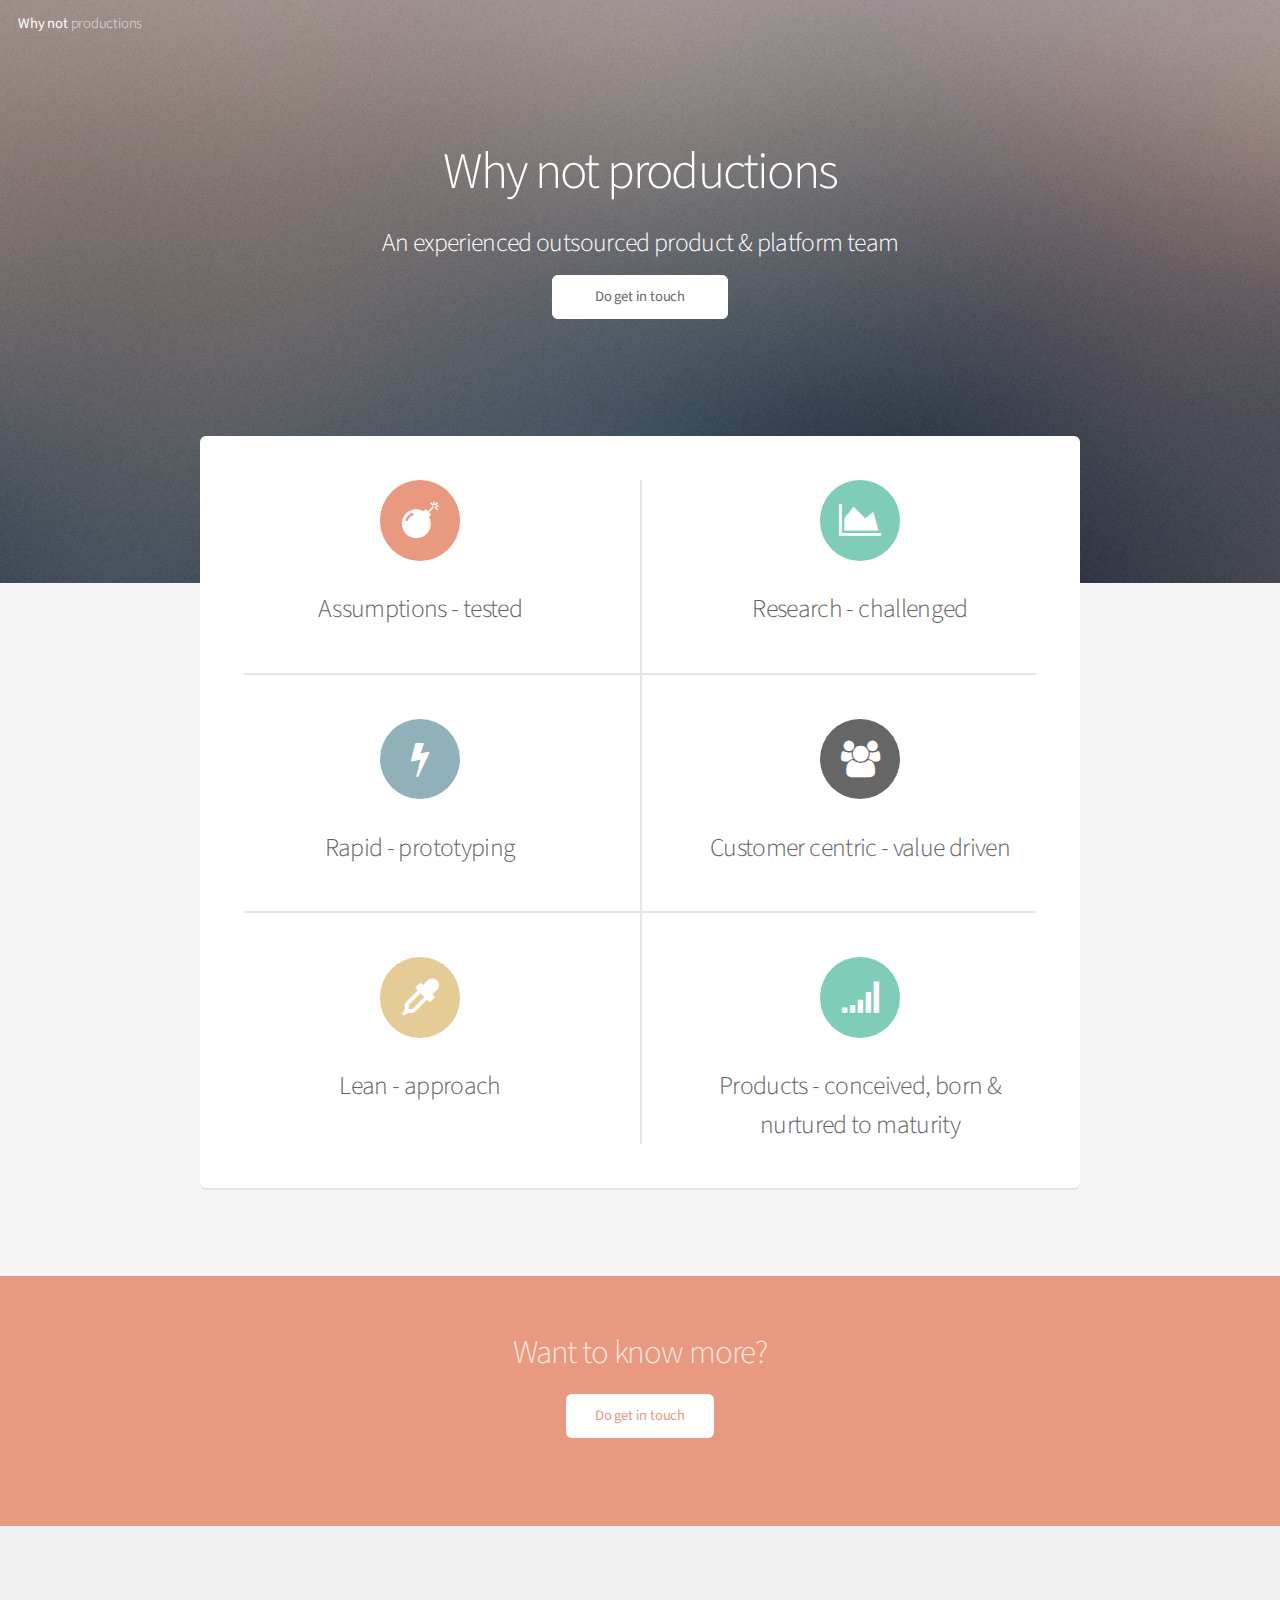
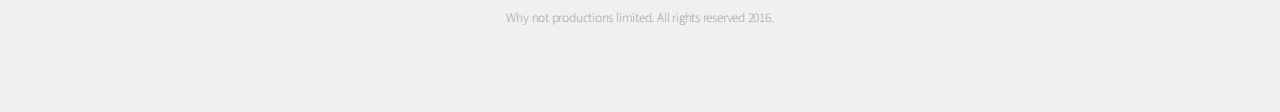
==== commit 3cd3fc2a: "hiding mobile nav & content tweaks" ====
--- a/index.html
+++ b/index.html
@@ -47,7 +47,7 @@
 
 			<!-- Banner -->
 				<section id="banner">
-					<h2>Why not ...?</h2>
+					<h2>Why not productions</h2>
 					<h3>An experienced outsourced product &amp; platform team</h3>
 					<ul class="actions">
 						<li><a href="contact.html" class="button special">Do get in touch</a></li>
@@ -91,12 +91,12 @@
 						</div>
 						<div class="features-row">
 							<section>
-								<span class="icon major fa-eyedropper accent4"></span>
+								<span class="icon major fa-eyedropper accent5"></span>
 								<h3>Lean -  approach</h3>
 							</section>
 							<section>
-								<span class="icon major fa-signal accent5"></span>
-								<h3>Things - conceived, born &amp; nurtured to maturity</h3>
+								<span class="icon major fa-signal accent3"></span>
+								<h3>Products - conceived, born &amp; nurtured to maturity</h3>
 							</section>
 						</div>
 
@@ -157,7 +157,7 @@
 						<li><a href="#" class="icon fa-google-plus"><span class="label">Google+</span></a></li>
 					</ul> -->
 					<ul class="copyright">
-						<li>Why Not Productions. All rights reserved 2016.</li>
+						<li>Why not productions limited. All rights reserved 2016.</li>
 					</ul>
 				</footer>
 
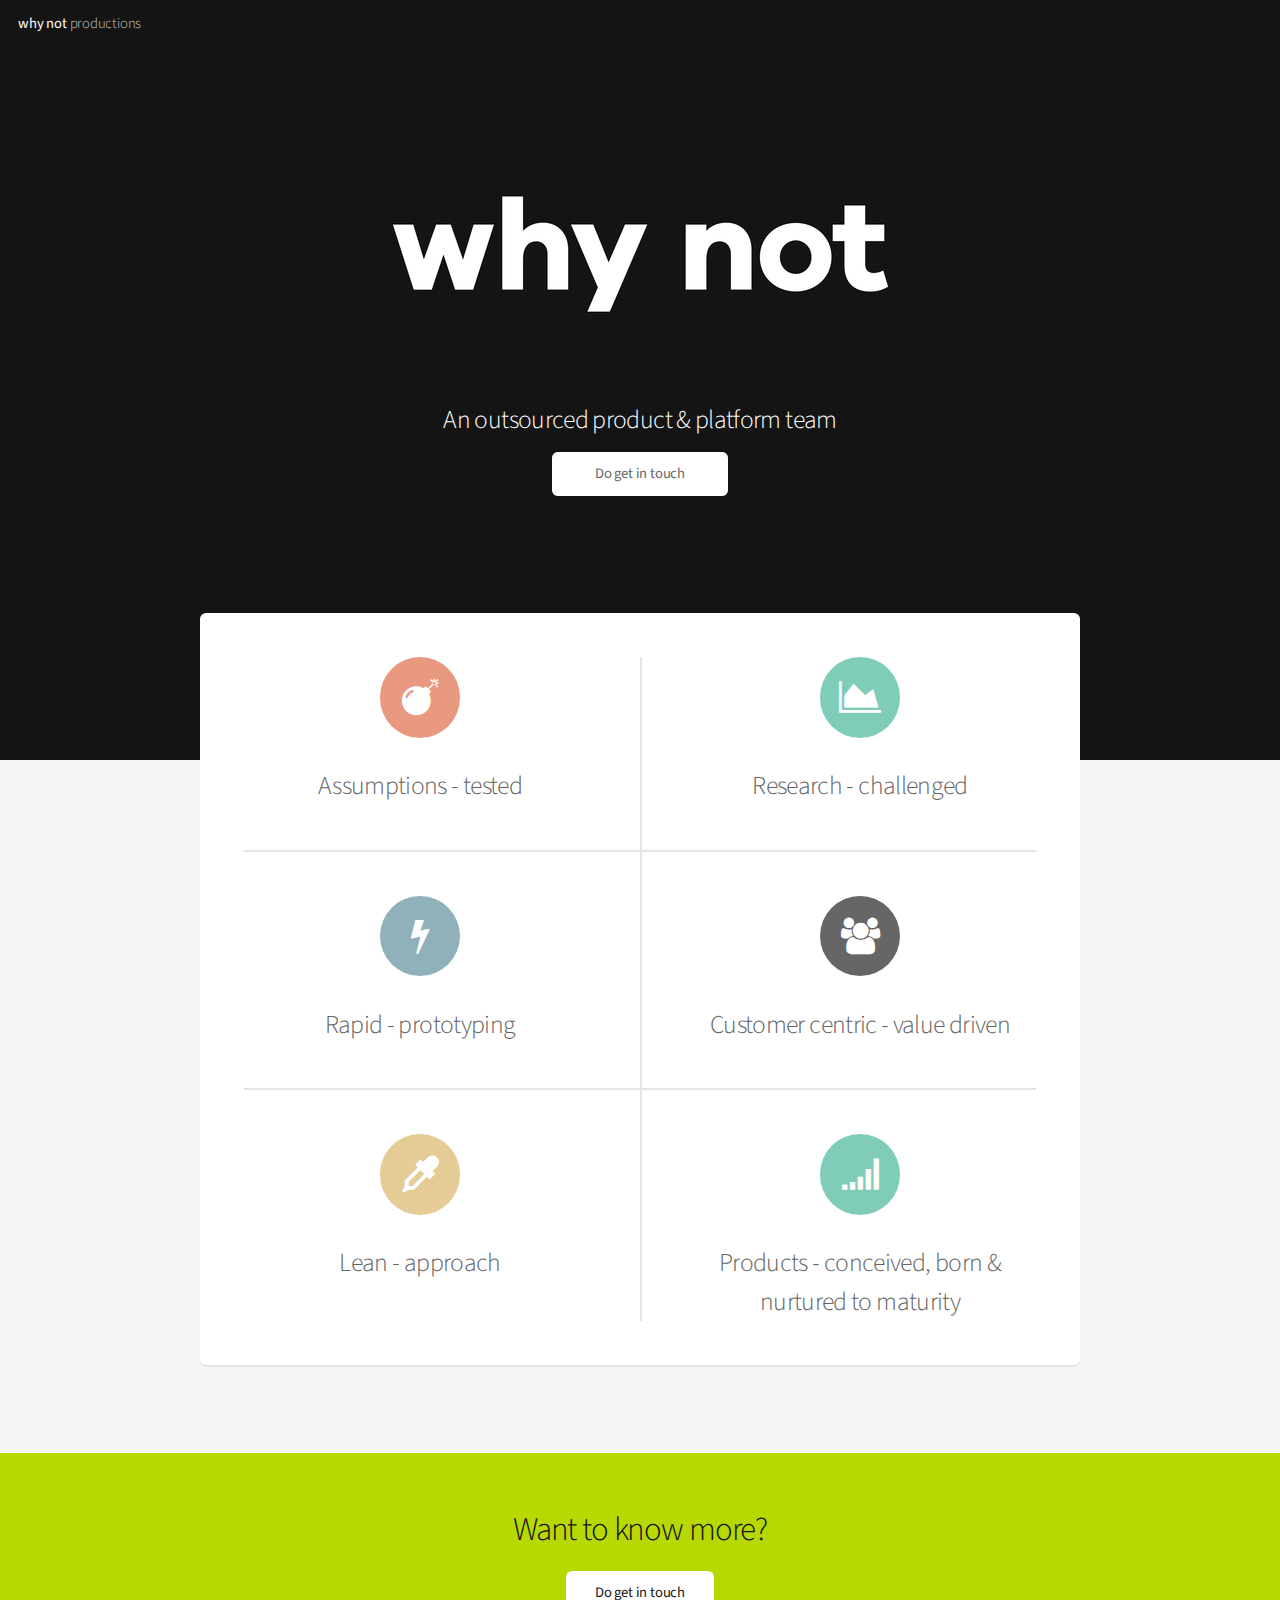
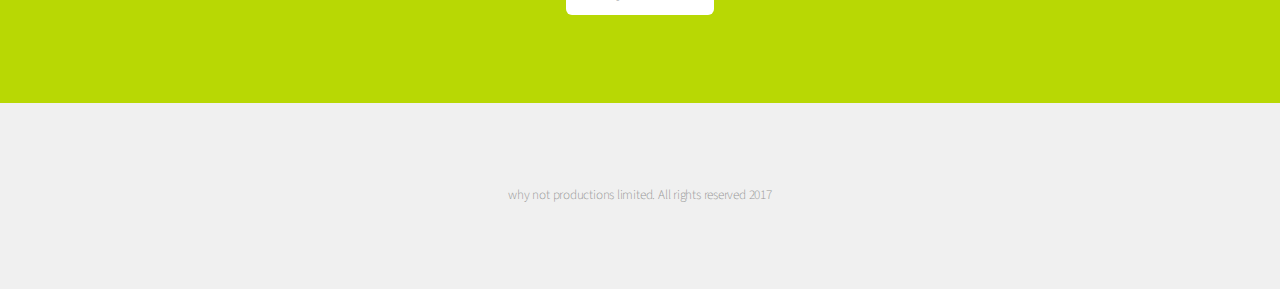
==== commit 5982f09d: "Changes to add logo & tweak styles" ====
--- a/index.html
+++ b/index.html
@@ -19,7 +19,8 @@
 
 			<!-- Header -->
 				<header id="header" class="alt">
-					<h1><a href="index.html">Why not</a> productions</h1>
+					<h1>
+						<a href="index.html">why not</a> productions</h1>
 				<!--	<nav id="nav">
 						<ul>
 							<li><a href="index.html">Home</a></li>
@@ -47,27 +48,17 @@
 
 			<!-- Banner -->
 				<section id="banner">
-					<h2>Why not productions</h2>
-					<h3>An experienced outsourced product &amp; platform team</h3>
+				<h2>	<img src="images/why_not__720.png" alt="why not productions"></h2>
+				<!--	<h2>Why not productions</h2>-->
+					<h3>An outsourced product &amp; platform team</h3>
 					<ul class="actions">
 						<li><a href="contact.html" class="button special">Do get in touch</a></li>
-					<!--	<li><a href="#" class="button">Find out more</a></li> -->
 					</ul>
 				</section>
 
 			<!-- Main -->
 				<section id="main" class="container">
 
-			<!-- 			<section class="box special">
-						<header class="major">
-							<h2>out sourced product, platform and
-							<br />
-						 service management and a few other bits n bobs to boot</h2>
-
-						</header>
-						<span class="image featured"><img src="images/pic01.jpg" alt="" /></span>
-					</section>
--->
 					<section class="box special features">
 						<div class="features-row">
 							<section>
@@ -103,34 +94,6 @@
 					</section>
 
 					<div class="row">
-		<!--				<div class="6u 12u(narrower)">
-
-							<section class="box special">
-								<span class="image featured"><img src="images/pic02.jpg" alt="" /></span>
-								<h3>Sed lorem adipiscing</h3>
-								<p>Integer volutpat ante et accumsan commophasellus sed aliquam feugiat lorem aliquet ut enim rutrum phasellus iaculis accumsan dolore magna aliquam veroeros.</p>
-								<ul class="actions">
-									<li><a href="#" class="button alt">Learn More</a></li>
-								</ul>
-							</section>
-
-						</div>
-						<div class="6u 12u(narrower)">
-
-							<section class="box special">
-								<span class="image featured"><img src="images/pic03.jpg" alt="" /></span>
-								<h3>Accumsan integer</h3>
-								<p>Integer volutpat ante et accumsan commophasellus sed aliquam feugiat lorem aliquet ut enim rutrum phasellus iaculis accumsan dolore magna aliquam veroeros.</p>
-								<ul class="actions">
-									<li><a href="#" class="button alt">Learn More</a></li>
-								</ul>
-							</section>
-
-
-
-						</div>,k;
-
-					</div> -->
 
 				</section>
 
@@ -141,23 +104,15 @@
 
 					<ul class="actions">
 						<li><a href="contact.html" class="button">Do get in touch</a></li>
-					<!--	<li><a href="#" class="button">Find out more</a></li> -->
 					</ul>
 
 				</section>
 
 			<!-- Footer -->
 				<footer id="footer">
-		<!--			<ul class="icons">
-						<li><a href="#" class="icon fa-twitter"><span class="label">Twitter</span></a></li>
-						<li><a href="#" class="icon fa-facebook"><span class="label">Facebook</span></a></li>
-						<li><a href="#" class="icon fa-instagram"><span class="label">Instagram</span></a></li>
-						<li><a href="#" class="icon fa-github"><span class="label">Github</span></a></li>
-						<li><a href="#" class="icon fa-dribbble"><span class="label">Dribbble</span></a></li>
-						<li><a href="#" class="icon fa-google-plus"><span class="label">Google+</span></a></li>
-					</ul> -->
+
 					<ul class="copyright">
-						<li>Why not productions limited. All rights reserved 2016.</li>
+						<li>why not productions limited. All rights reserved 2017</li>
 					</ul>
 				</footer>
 
--- a/assets/css/main.css
+++ b/assets/css/main.css
@@ -3029,8 +3029,7 @@
 
 	#banner {
 		background-attachment: scroll,							fixed;
-		background-color: #666;
-		background-image: url("images/overlay.png"), url("../../images/banner.jpg");
+		background-color: #141414;
 		background-position: top left,						center center;
 		background-repeat: repeat,							no-repeat;
 		background-size: auto,							cover;
@@ -3170,8 +3169,8 @@
 /* CTA */
 
 	#cta {
-		background: #e89980;
-		color: #f9e5df;
+		background: #B8D804;
+		color: #141414;
 		padding: 3.5em 0 4em 0;
 		text-align: center;
 	}
@@ -3192,7 +3191,7 @@
 		#cta .button {
 			box-shadow: none;
 			background: #fff;
-			color: #e89980;
+			color: #141414;
 		}
 
 		#cta input[type="text"],
@@ -3758,4 +3757,4 @@
 				padding: 2.5em 1em 3em 1em;
 			}
 
-	}+	}
